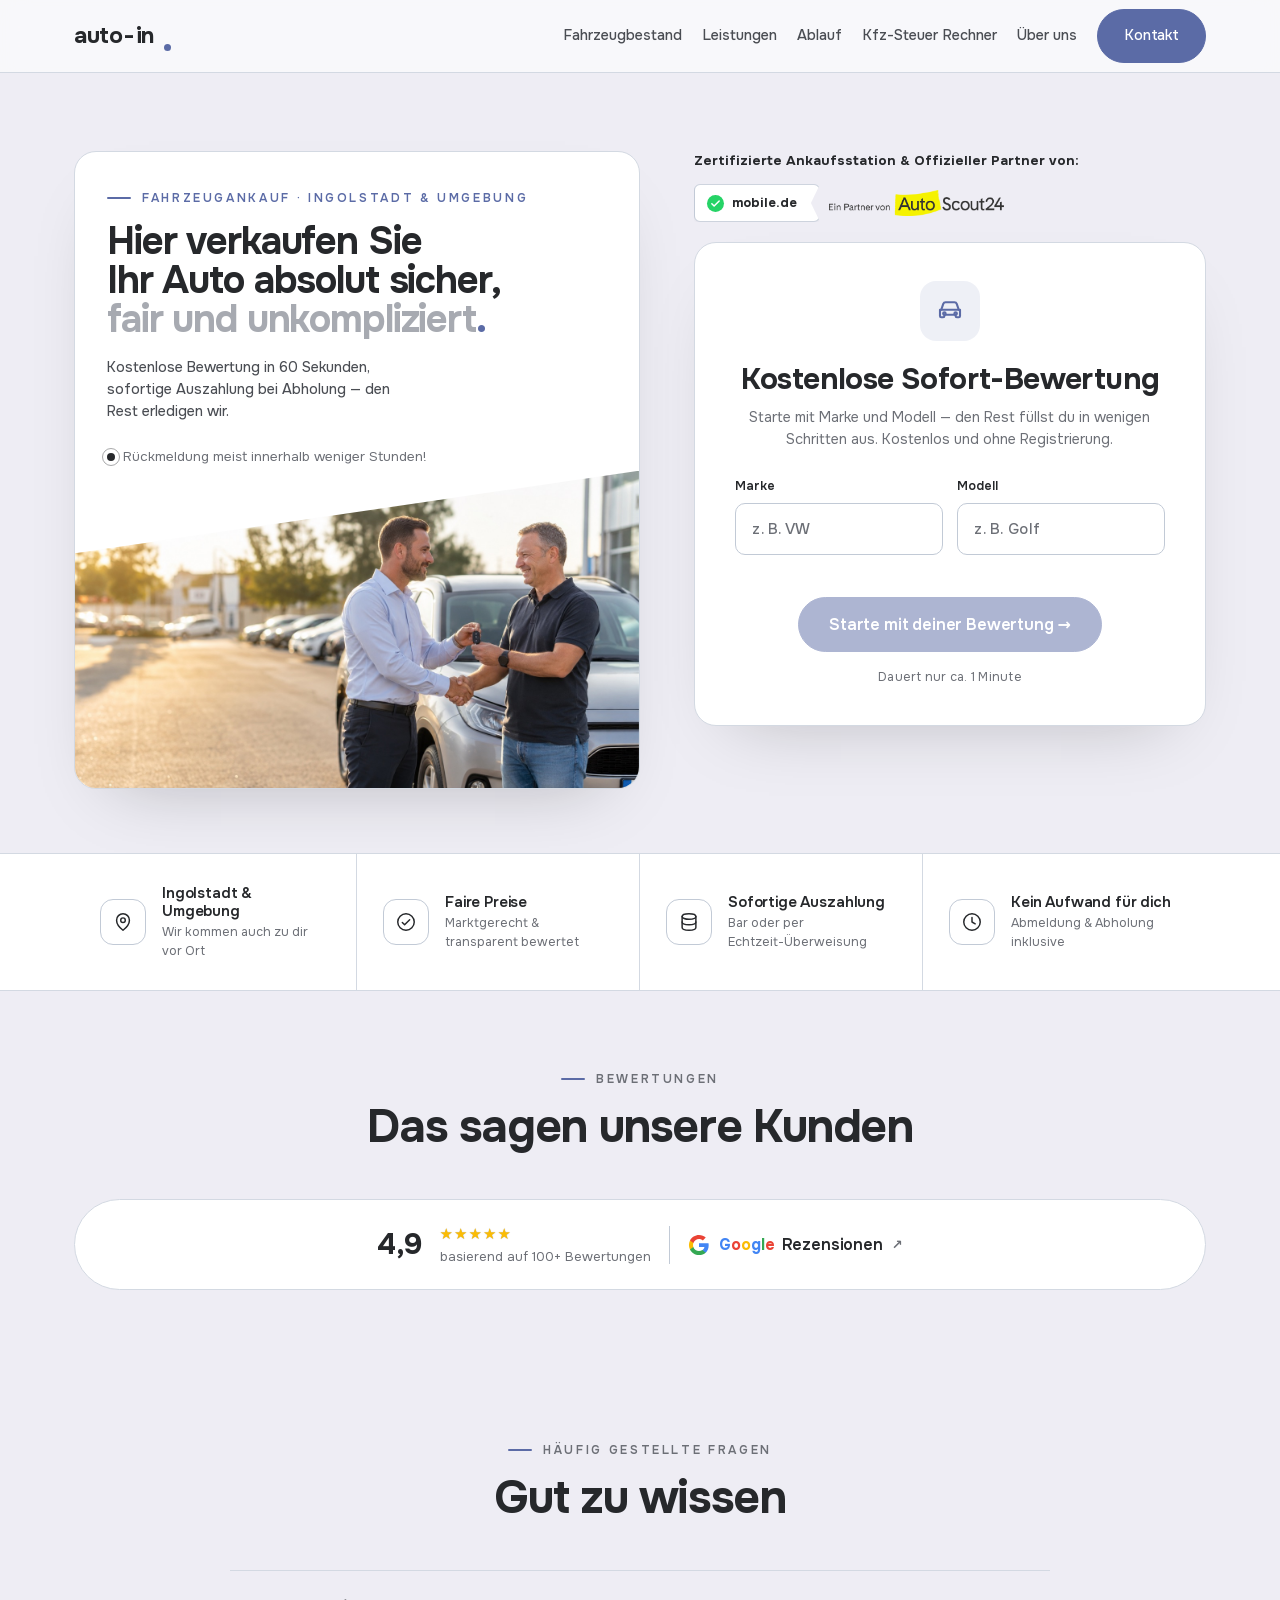
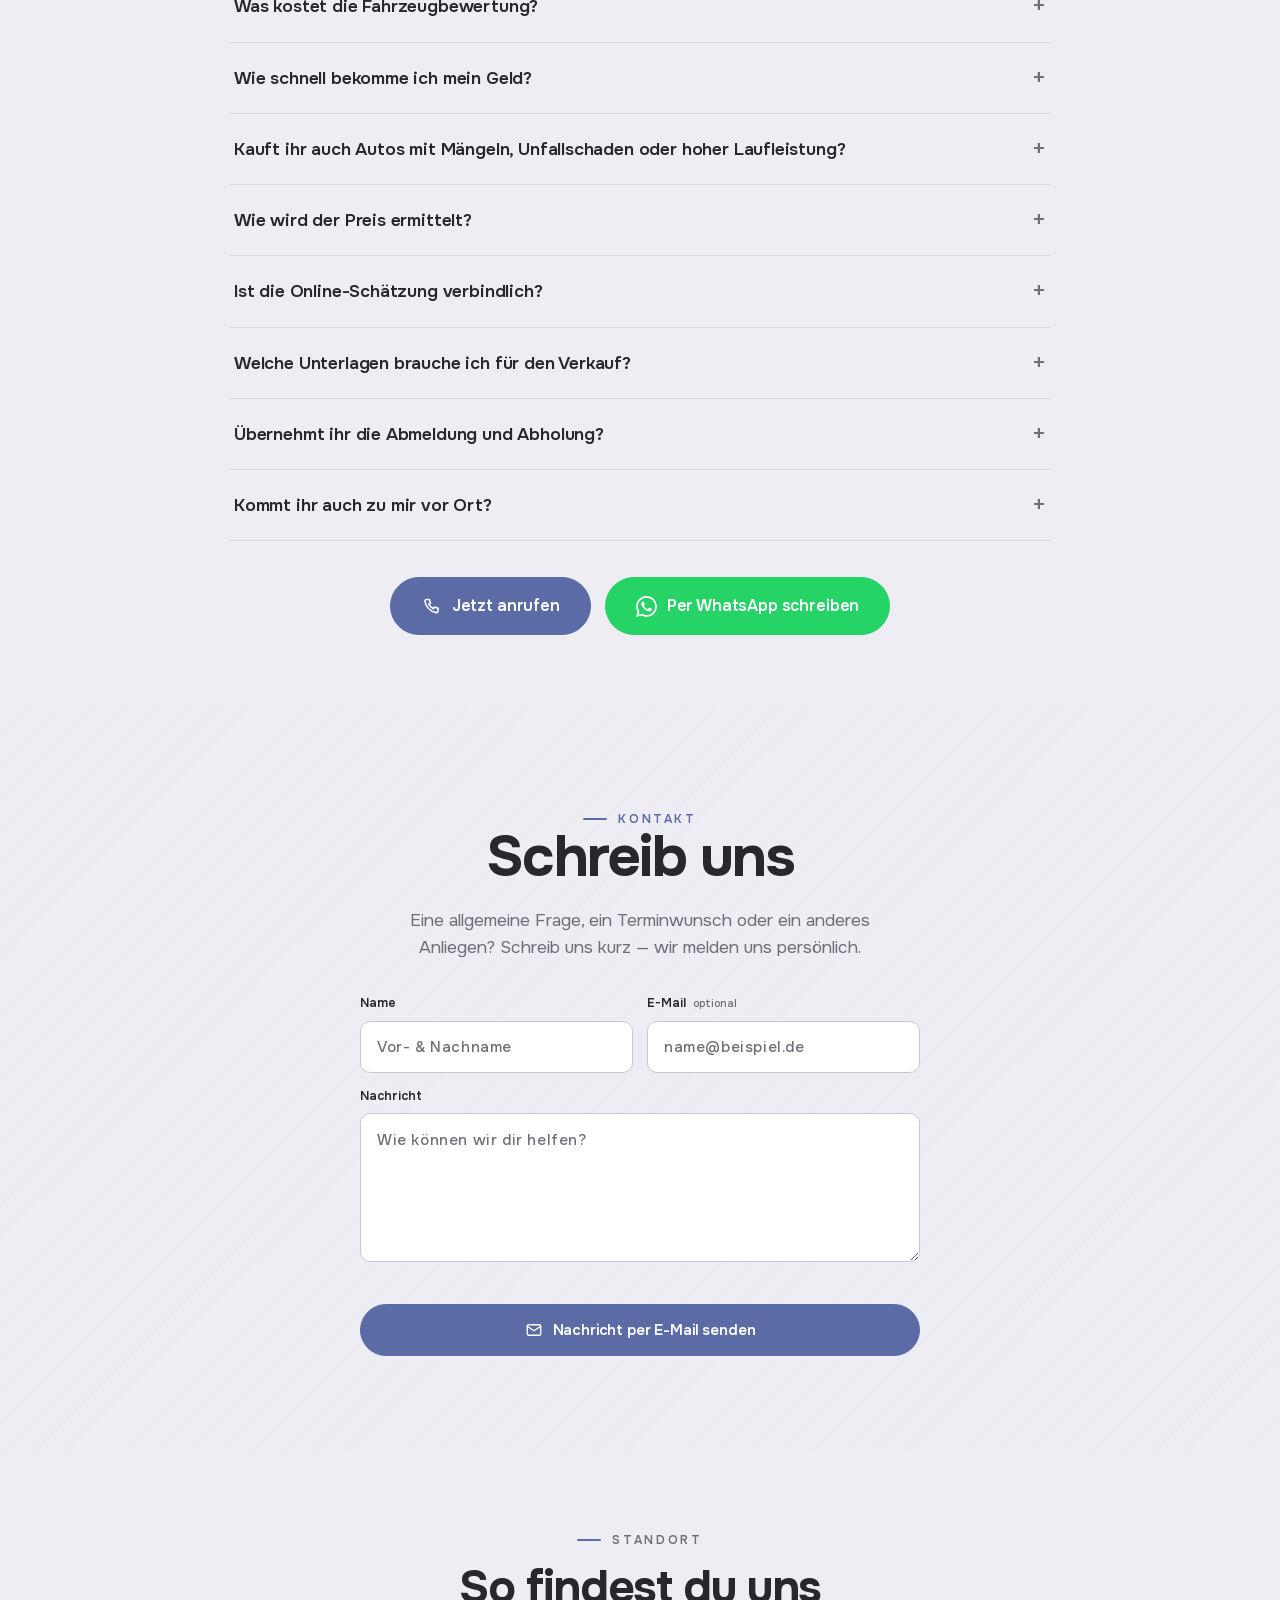
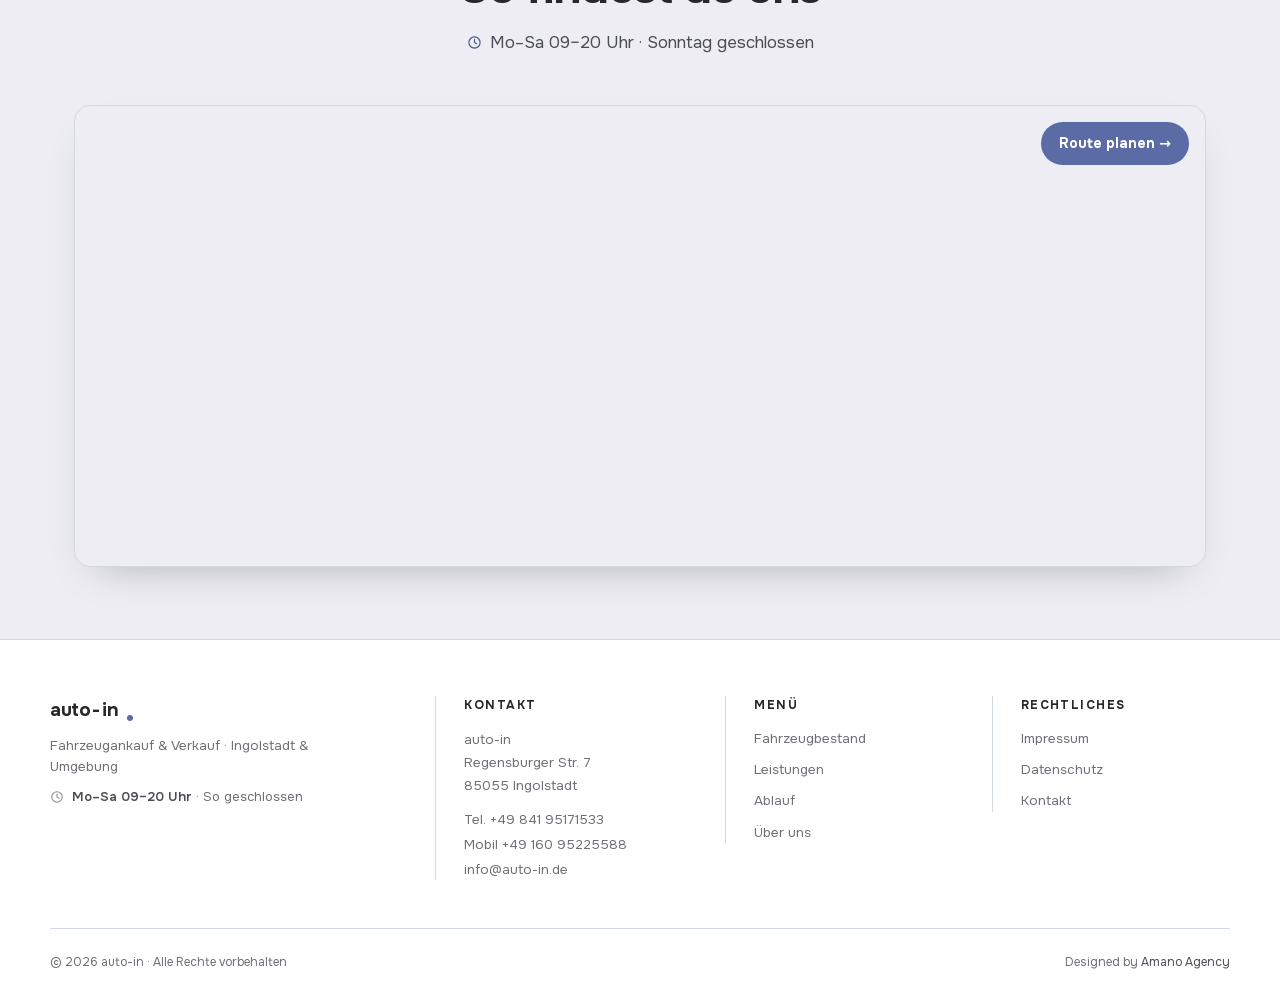
==== index.html @ 0c1dd730 "Wizard: Marken-Feld als Combobox mit Vorschlagsliste und gruener Bestaetigung - Vorschlagsliste im S" ====
<!DOCTYPE html>
<html lang="de">
<head>
<meta charset="UTF-8">
<meta name="viewport" content="width=device-width, initial-scale=1.0">
<title>auto-in — Fahrzeugankauf Ingolstadt</title>
<meta name="description" content="auto-in kauft dein Auto in Ingolstadt &amp; Umgebung: faire Bewertung in 60 Sekunden, sofortige Auszahlung, Abmeldung &amp; Abholung inklusive.">
<link rel="canonical" href="https://auto-in.de/">
<meta name="theme-color" content="#eeedf4">
<link rel="icon" type="image/svg+xml" href="favicon.svg">
<link rel="apple-touch-icon" href="assets/apple-touch-icon.png">
<meta property="og:type" content="website">
<meta property="og:locale" content="de_DE">
<meta property="og:site_name" content="auto-in">
<meta property="og:title" content="auto-in — Fahrzeugankauf Ingolstadt">
<meta property="og:description" content="Faire Fahrzeugbewertung in 60 Sekunden, sofortige Auszahlung — den Rest erledigen wir.">
<meta property="og:url" content="https://auto-in.de/">
<meta property="og:image" content="https://auto-in.de/assets/hero-uebergabe.jpg">
<meta property="og:image:width" content="1400">
<meta property="og:image:height" content="788">
<meta name="twitter:card" content="summary_large_image">
<link rel="preload" href="assets/fonts/onest-latin.woff2" as="font" type="font/woff2" crossorigin>
<link rel="stylesheet" href="css/styles.css">
</head>
<body>

<!-- ============ HEADER ============ -->
<header>
  <div class="wrap nav">
    <a href="#top" class="brand">auto<span class="dash">-</span>in<span class="dot"></span></a>
    <nav class="nav-links">
      <a href="fahrzeugbestand.html">Fahrzeugbestand</a>
      <a href="leistungen.html">Leistungen</a>
      <a href="prozess.html"><span class="nav-lg">Wie läuft der Verkauf ab</span><span class="nav-sm">Ablauf</span></a>
      <a href="kfz-steuer.html">Kfz-Steuer Rechner</a>
      <a href="ueber-uns.html">Über uns</a>
      <a href="#kontakt" class="btn nav-cta">Kontakt</a>
    </nav>
  </div>
</header>

<a id="top"></a>

<!-- ============ HERO ============ -->
<section class="hero" id="bewerter">
  <div class="wrap hero-grid">
    <div class="hero-copy hero-panel">
      <div class="hero-panel-in">
        <span class="eyebrow">Fahrzeugankauf · Ingolstadt &amp; Umgebung</span>
        <h1>Hier verkaufen Sie<br>Ihr Auto absolut sicher,<br><span class="muted">fair und unkompliziert</span><span class="hl-dot">.</span></h1>
        <p class="lede">Kostenlose Bewertung in 60 Sekunden, sofortige Auszahlung bei Abholung — den Rest erledigen wir.</p>
        <div class="hero-actions">
          <span class="micro"><span class="pulse"></span> Rückmeldung meist innerhalb weniger Stunden!</span>
        </div>
      </div>
      <figure class="hero-photo">
        <img src="assets/hero-uebergabe.jpg" alt="Fahrzeugübergabe per Handschlag bei auto-in in Ingolstadt" loading="lazy">
      </figure>
    </div>

    <div class="hero-form">
      <div class="hf-head">
        <div class="hf-partners">
          <span class="hf-plabel">Zertifizierte Ankaufsstation &amp; Offizieller Partner von:</span>
          <span class="pflag"><span class="pflag-ck"><svg viewBox="0 0 24 24" fill="none" stroke="currentColor" stroke-width="3.2" stroke-linecap="round" stroke-linejoin="round" aria-hidden="true"><path d="M4 12.5l5 5L20 6.5"/></svg></span><b>mobile.de</b></span>
          <img class="pflag-logo" src="assets/AutoScout24_ein_partner_Logo_Solid_RGB.png" alt="Ein Partner von AutoScout24" loading="lazy" width="1100" height="180">
        </div>
      </div>
      <div class="wizard" id="wizard">
      <div class="wz-top">
        <div class="wz-stepno">Schritt <span id="wzStepNo">1</span> von 6</div>
        <div class="wz-prog"><div class="wz-prog-fill" id="wzProg"></div></div>
      </div>

      <!-- Intro-Gate: Felder werden erst nach Klick gezeigt -->
      <div class="wz-pane wz-intro active" data-pane="intro">
        <div class="wz-intro-ic">
          <svg viewBox="0 0 24 24" fill="none" stroke="currentColor" stroke-width="1.7" stroke-linecap="round" stroke-linejoin="round" aria-hidden="true"><path d="M5 11l1.6-4.7A2 2 0 0 1 8.5 5h7a2 2 0 0 1 1.9 1.3L19 11"/><path d="M4 11h16v5a1 1 0 0 1-1 1h-1.5a1 1 0 0 1-1-1v-1H7.5v1a1 1 0 0 1-1 1H5a1 1 0 0 1-1-1z"/><circle cx="7.5" cy="14" r="1"/><circle cx="16.5" cy="14" r="1"/></svg>
        </div>
        <div class="wz-title">Kostenlose Sofort-Bewertung</div>
        <div class="wz-sub">Starte mit Marke und Modell — den Rest füllst du in wenigen Schritten aus. Kostenlos und ohne Registrierung.</div>
        <div class="lead-grid wz-intro-fields">
          <div class="lead-field">
            <label for="wzMarke">Marke</label>
            <!-- Vorschlagsliste wird in js/auto-in.js aus FAHRZEUG_MARKEN gefüllt -->
            <div class="combo" id="wzMarkeCombo">
              <input class="input" id="wzMarke" type="text" placeholder="z. B. VW" autocomplete="off"
                     role="combobox" aria-expanded="false" aria-autocomplete="list" aria-controls="wzMarkeList">
              <span class="combo-check" id="wzMarkeCheck" title="Marke erkannt" aria-hidden="true">
                <svg viewBox="0 0 24 24" fill="none" stroke="currentColor" stroke-width="2.9" stroke-linecap="round" stroke-linejoin="round"><path d="M4 12.5l5.2 5.2L20 6.9"/></svg>
              </span>
              <ul class="combo-list" id="wzMarkeList" role="listbox" aria-label="Marken"></ul>
            </div>
          </div>
          <div class="lead-field">
            <label for="wzModell">Modell</label>
            <input class="input" id="wzModell" type="text" placeholder="z. B. Golf" autocomplete="off">
          </div>
        </div>
        <button type="button" class="btn btn-accent wz-start-btn" id="wzStart" disabled>Starte mit deiner Bewertung →</button>
        <div class="wz-intro-note">Dauert nur ca. 1 Minute</div>
      </div>

      <!-- Slide 1: Fahrzeugbasis -->
      <div class="wz-pane" data-pane="0">
        <div class="wz-title">Fahrzeugbasis</div>
        <div class="wz-sub" id="wzBasisSub">Die wichtigsten Eckdaten zu deinem Fahrzeug.</div>
        <div class="lead-grid">
          <div class="lead-field">
            <label for="wzYear">Erstzulassung</label>
            <div class="select-wrap"><select id="wzYear"><option value="" disabled selected>Jahr …</option></select></div>
          </div>
          <div class="lead-field">
            <label for="wzTyp">Fahrzeugtyp</label>
            <div class="select-wrap">
              <select id="wzTyp">
                <option value="" disabled selected>Bitte wählen …</option>
                <option value="kleinwagen">Kleinwagen</option>
                <option value="kompakt">Kompaktklasse</option>
                <option value="mittelklasse">Mittelklasse / Limousine</option>
                <option value="suv">SUV / Geländewagen</option>
                <option value="van">Kombi / Van</option>
                <option value="premium">Premium / Oberklasse</option>
                <option value="transporter">Transporter</option>
              </select>
            </div>
          </div>
          <div class="lead-field">
            <label for="wzKraftstoff">Kraftstoff</label>
            <div class="select-wrap">
              <select id="wzKraftstoff">
                <option value="" disabled selected>Bitte wählen …</option>
                <option>Benzin</option>
                <option>Diesel</option>
                <option>Hybrid</option>
                <option>Elektro</option>
                <option>LPG / CNG</option>
                <option>Sonstiges</option>
              </select>
            </div>
          </div>
          <div class="lead-field">
            <label for="wzLeistung">Motorisierung <span class="opt">optional</span></label>
            <input class="input" id="wzLeistung" type="text" placeholder="z. B. 1.5 TSI, 150 PS">
          </div>
        </div>
        <label class="wz-flabel">Getriebe</label>
        <div class="cond-grid">
          <label class="cond"><input type="radio" name="wzGetriebe" value="Schaltgetriebe"><span class="ct"><span class="dotmark"></span>Schaltgetriebe</span></label>
          <label class="cond"><input type="radio" name="wzGetriebe" value="Automatik"><span class="ct"><span class="dotmark"></span>Automatik</span></label>
        </div>
      </div>

      <!-- Slide 2: Nutzung & Laufleistung -->
      <div class="wz-pane" data-pane="1">
        <div class="wz-title">Nutzung &amp; Laufleistung</div>
        <div class="wz-sub">Kilometerstand und Besitzverhältnisse.</div>
        <div class="lead-grid">
          <div class="lead-field full">
            <label for="wzKm">Kilometerstand</label>
            <div class="km-field" style="max-width:none">
              <input class="input km-input" id="wzKm" inputmode="numeric" placeholder="z. B. 90.000" autocomplete="off">
              <span class="km-unit">km</span>
            </div>
          </div>
          <div class="lead-field">
            <label for="wzVorbesitzer">Vorbesitzer / Halter</label>
            <div class="select-wrap">
              <select id="wzVorbesitzer">
                <option value="" disabled selected>Anzahl …</option>
                <option>1 (Erstbesitz)</option>
                <option>2</option>
                <option>3</option>
                <option>4</option>
                <option>5 oder mehr</option>
              </select>
            </div>
          </div>
          <div class="lead-field">
            <label for="wzBesitz">Wie lange in deinem Besitz?</label>
            <div class="select-wrap">
              <select id="wzBesitz">
                <option value="" disabled selected>Bitte wählen …</option>
                <option>Unter 1 Jahr</option>
                <option>1–3 Jahre</option>
                <option>3–5 Jahre</option>
                <option>5–10 Jahre</option>
                <option>Über 10 Jahre</option>
              </select>
            </div>
          </div>
        </div>
      </div>

      <!-- Slide 3: Zustand -->
      <div class="wz-pane" data-pane="2">
        <div class="wz-title">Zustand</div>
        <div class="wz-sub">Schäden und bekannte Probleme.</div>
        <label class="wz-flabel" style="margin-top:0">Unfallschaden?</label>
        <div class="cond-grid">
          <label class="cond"><input type="radio" name="wzUnfall" value="nein"><span class="ct"><span class="dotmark"></span>Nein</span></label>
          <label class="cond"><input type="radio" name="wzUnfall" value="ja"><span class="ct"><span class="dotmark"></span>Ja</span></label>
        </div>
        <label class="wz-flabel">Falls Unfall: fachgerecht repariert?</label>
        <div class="cond-grid">
          <label class="cond"><input type="radio" name="wzRepariert" value="ja"><span class="ct"><span class="dotmark"></span>Ja, repariert</span></label>
          <label class="cond"><input type="radio" name="wzRepariert" value="nein"><span class="ct"><span class="dotmark"></span>Nein / unrepariert</span></label>
        </div>
        <label class="wz-flabel">Bekannte Mängel / technische Probleme</label>
        <div class="chk-grid">
          <label class="chk"><input type="checkbox" name="wzMaengel" value="Motorschaden"><span>Motorschaden</span></label>
          <label class="chk"><input type="checkbox" name="wzMaengel" value="Getriebeproblem"><span>Getriebeproblem</span></label>
          <label class="chk"><input type="checkbox" name="wzMaengel" value="Warnleuchten aktiv"><span>Warnleuchten</span></label>
          <label class="chk"><input type="checkbox" name="wzMaengel" value="Sonstige Probleme"><span>Sonstige</span></label>
          <label class="chk"><input type="checkbox" name="wzMaengel" value="Keine bekannten Mängel"><span>Keine bekannt</span></label>
        </div>
        <input class="input" id="wzMaengelText" type="text" placeholder="Weitere Mängel / Anmerkungen (optional)" style="margin-top:12px">
      </div>

      <!-- Slide 4: Historie & Nachweise -->
      <div class="wz-pane" data-pane="3">
        <div class="wz-title">Historie &amp; Nachweise</div>
        <div class="wz-sub">Pflege und Prüfungen — alles optional.</div>
        <div class="lead-grid">
          <div class="lead-field">
            <label for="wzScheckheft">Scheckheft gepflegt?</label>
            <div class="select-wrap">
              <select id="wzScheckheft">
                <option value="" disabled selected>Bitte wählen …</option>
                <option>Ja, lückenlos</option>
                <option>Teilweise</option>
                <option>Nein</option>
              </select>
            </div>
          </div>
          <div class="lead-field">
            <label for="wzHu">HU/TÜV gültig bis</label>
            <input class="input" id="wzHu" type="month">
          </div>
          <div class="lead-field full">
            <label for="wzService">Letzter Service / größere Reparaturen <span class="opt">optional</span></label>
            <input class="input" id="wzService" type="text" placeholder="z. B. Inspektion 03/2025, neue Bremsen">
          </div>
        </div>
      </div>

      <!-- Slide 5: Ausstattung -->
      <div class="wz-pane" data-pane="4">
        <div class="wz-title">Ausstattung</div>
        <div class="wz-sub">Was ist an Bord? (Mehrfachauswahl)</div>
        <div class="chk-grid">
          <label class="chk"><input type="checkbox" name="wzAusstattung" value="Navigation"><span>Navi</span></label>
          <label class="chk"><input type="checkbox" name="wzAusstattung" value="Lederausstattung"><span>Leder</span></label>
          <label class="chk"><input type="checkbox" name="wzAusstattung" value="Klimaautomatik"><span>Klima</span></label>
          <label class="chk"><input type="checkbox" name="wzAusstattung" value="Sitzheizung"><span>Sitzheizung</span></label>
          <label class="chk"><input type="checkbox" name="wzAusstattung" value="Anhängerkupplung"><span>AHK</span></label>
          <label class="chk"><input type="checkbox" name="wzAusstattung" value="Panoramadach"><span>Panoramadach</span></label>
        </div>
        <label class="wz-flabel">Bereifung</label>
        <div class="select-wrap">
          <select id="wzReifen">
            <option value="" disabled selected>Bitte wählen …</option>
            <option>Sommerreifen</option>
            <option>Winterreifen</option>
            <option>Allwetterreifen</option>
            <option>Sommer + Winter (2 Sätze)</option>
          </select>
        </div>
      </div>

      <!-- Slide 6: Preis & Abwicklung -->
      <div class="wz-pane" data-pane="5">
        <div class="wz-title">Preis &amp; Abwicklung</div>
        <div class="wz-sub">Fast geschafft.</div>
        <div class="lead-grid">
          <div class="lead-field">
            <label for="wzPreis">Preisvorstellung <span class="opt">optional</span></label>
            <input class="input" id="wzPreis" inputmode="numeric" placeholder="z. B. 9.000 €">
          </div>
          <div class="lead-field">
            <label for="wzPlz">Standort / PLZ</label>
            <input class="input" id="wzPlz" type="text" placeholder="z. B. 85055" autocomplete="postal-code">
          </div>
        </div>
        <label class="wz-flabel">Abwicklung</label>
        <div class="cond-grid">
          <label class="cond"><input type="radio" name="wzAbwicklung" value="Abholung gewünscht"><span class="ct"><span class="dotmark"></span>Bitte abholen</span></label>
          <label class="cond"><input type="radio" name="wzAbwicklung" value="Bringe ich vorbei"><span class="ct"><span class="dotmark"></span>Bringe ich vorbei</span></label>
        </div>
      </div>

      <!-- Navigation -->
      <div class="wz-actions" id="wzActions">
        <button class="wz-back" id="wzBack" type="button" disabled>← Zurück</button>
        <button class="btn btn-accent wz-next" id="wzNext" type="button" disabled>Weiter →</button>
      </div>

      <!-- Ergebnis + Absenden -->
      <div class="wz-pane wz-result-pane" data-pane="result">
        <div class="rl-eyebrow" style="color:var(--accent);font-family:var(--font-display);font-size:11px;letter-spacing:.18em;text-transform:uppercase">Grobe Einordnung</div>
        <div class="wz-veh" id="wzVeh">—</div>
        <div class="wz-range wz-range-text" style="font-size:clamp(20px,2.8vw,27px)">Dein Fahrzeug liegt voraussichtlich <span id="wzRange">—</span>.</div>
        <div class="wz-disclaimer">Das ist nur eine grobe Orientierung, <strong style="color:var(--ink)">kein verbindliches Angebot</strong>. Den konkreten Ankaufspreis nennen wir dir nach kurzer persönlicher Besichtigung — meist noch am selben Tag.</div>

        <form id="leadForm" novalidate style="margin-top:6px">
          <label class="wz-flabel" style="margin-top:2px;font-size:14px">Anfrage absenden — wir melden uns persönlich</label>
          <div class="lead-grid">
            <div class="lead-field">
              <label for="leadName">Name</label>
              <input class="input" id="leadName" type="text" placeholder="Vor- &amp; Nachname" autocomplete="name">
            </div>
            <div class="lead-field">
              <label for="leadPhone">Telefon</label>
              <input class="input" id="leadPhone" type="tel" placeholder="z. B. 0151 …" autocomplete="tel">
            </div>
            <div class="lead-field full">
              <label for="leadEmail">E-Mail <span class="opt">optional</span></label>
              <input class="input" id="leadEmail" type="email" placeholder="name@beispiel.de" autocomplete="email">
            </div>
          </div>
          <label class="dsgvo">
            <input type="checkbox" id="leadConsent">
            <span>Ich stimme zu, dass auto-in meine Angaben zur Bearbeitung meiner Anfrage und Kontaktaufnahme verwendet. Es erfolgt keine Weitergabe an Dritte.</span>
          </label>
          <div class="lead-err" id="leadErr"></div>
          <button class="btn lead-submit" type="submit">
            <svg viewBox="0 0 24 24" width="18" height="18" fill="currentColor" aria-hidden="true">
              <path d="M17.472 14.382c-.297-.149-1.758-.867-2.03-.967-.273-.099-.471-.148-.67.15-.197.297-.767.966-.94 1.164-.173.199-.347.223-.644.075-.297-.15-1.255-.463-2.39-1.475-.883-.788-1.48-1.761-1.653-2.059-.173-.297-.018-.458.13-.606.134-.133.298-.347.446-.52.149-.174.198-.298.298-.497.099-.198.05-.371-.025-.52-.075-.149-.669-1.612-.916-2.207-.242-.579-.487-.5-.669-.51-.173-.008-.371-.01-.57-.01-.198 0-.52.074-.792.372-.272.297-1.04 1.016-1.04 2.479 0 1.462 1.065 2.875 1.213 3.074.149.198 2.096 3.2 5.077 4.487.71.306 1.263.489 1.694.625.712.227 1.36.195 1.872.118.571-.085 1.758-.719 2.006-1.413.248-.694.248-1.289.173-1.413-.074-.124-.272-.198-.57-.347m-5.421 7.403h-.004a9.87 9.87 0 01-5.031-1.378l-.361-.214-3.741.982.998-3.648-.235-.374a9.86 9.86 0 01-1.51-5.26c.001-5.45 4.436-9.884 9.888-9.884 2.64 0 5.122 1.03 6.988 2.898a9.825 9.825 0 012.893 6.994c-.003 5.45-4.437 9.884-9.885 9.884m8.413-18.297A11.815 11.815 0 0012.05 0C5.495 0 .16 5.335.157 11.892c0 2.096.547 4.142 1.588 5.945L.057 24l6.305-1.654a11.882 11.882 0 005.683 1.448h.005c6.554 0 11.89-5.335 11.893-11.893a11.821 11.821 0 00-3.48-8.413z"></path>
            </svg>
            Alle Angaben per WhatsApp senden
          </button>
          <button class="btn lead-mail" id="leadMail" type="button">
            <svg viewBox="0 0 24 24" width="18" height="18" fill="none" stroke="currentColor" stroke-width="1.8" stroke-linecap="round" stroke-linejoin="round" aria-hidden="true">
              <rect x="3" y="5" width="18" height="14" rx="2"></rect>
              <path d="m3 7 9 6 9-6"></path>
            </svg>
            Stattdessen per E-Mail senden
          </button>
          <button class="wz-restart" id="wzRestart" type="button">← Neu starten</button>
        </form>
      </div>

      <!-- Danke -->
      <div class="wz-pane wz-thanks" data-pane="thanks">
        <div class="thanks-ic">✓</div>
        <div class="wz-title">Vielen Dank!</div>
        <div class="wz-sub" id="wzThanksSub" style="margin-bottom:8px">Du wirst zu WhatsApp weitergeleitet — deine Nachricht ist bereits vorbereitet. Wir melden uns nach Erhalt mit deinem persönlichen Angebot.</div>
        <a href="#kontakt" class="btn wz-cta" style="max-width:280px">Direkt Kontakt aufnehmen →</a>
      </div>
        </div>
    </div>
  </div>
</section>

<!-- ============ TRUST BAR ============ -->
<section class="trust" id="vorteile">
  <div class="wrap">
    <div class="trust-grid">
      <div class="trust-item reveal">
        <span class="t-ic">
          <svg viewBox="0 0 24 24" fill="none" stroke="currentColor" stroke-width="1.6" stroke-linecap="round" stroke-linejoin="round">
            <path d="M12 21s7-5.5 7-11a7 7 0 0 0-14 0c0 5.5 7 11 7 11z"></path>
            <circle cx="12" cy="10" r="2.5"></circle>
          </svg>
        </span>
        <div><div class="lab">Ingolstadt &amp; Umgebung</div><div class="sub">Wir kommen auch zu dir vor Ort</div></div>
      </div>
      <div class="trust-item reveal">
        <span class="t-ic">
          <svg viewBox="0 0 24 24" fill="none" stroke="currentColor" stroke-width="1.6" stroke-linecap="round" stroke-linejoin="round">
            <circle cx="12" cy="12" r="9"></circle>
            <path d="M8 12.5l2.5 2.5L16 9.5"></path>
          </svg>
        </span>
        <div><div class="lab">Faire Preise</div><div class="sub">Marktgerecht &amp; transparent bewertet</div></div>
      </div>
      <div class="trust-item reveal">
        <span class="t-ic">
          <svg viewBox="0 0 24 24" fill="none" stroke="currentColor" stroke-width="1.6" stroke-linecap="round" stroke-linejoin="round">
            <ellipse cx="12" cy="6" rx="7.5" ry="3"></ellipse>
            <path d="M4.5 6v6c0 1.66 3.36 3 7.5 3s7.5-1.34 7.5-3V6"></path>
            <path d="M4.5 12v6c0 1.66 3.36 3 7.5 3s7.5-1.34 7.5-3v-6"></path>
          </svg>
        </span>
        <div><div class="lab">Sofortige Auszahlung</div><div class="sub">Bar oder per Echtzeit-Überweisung</div></div>
      </div>
      <div class="trust-item reveal">
        <span class="t-ic">
          <svg viewBox="0 0 24 24" fill="none" stroke="currentColor" stroke-width="1.6" stroke-linecap="round" stroke-linejoin="round">
            <circle cx="12" cy="12" r="9"></circle>
            <path d="M12 7v5l3.5 2"></path>
          </svg>
        </span>
        <div><div class="lab">Kein Aufwand für dich</div><div class="sub">Abmeldung &amp; Abholung inklusive</div></div>
      </div>
    </div>
  </div>
</section>

<!-- ============ REVIEWS ============ -->
<section class="block" id="bewertungen">
  <div class="wrap">
    <div class="sec-head reveal" style="margin-left:auto;margin-right:auto;text-align:center">
      <span class="eyebrow">Bewertungen</span>
      <h2>Das sagen unsere Kunden</h2>
    </div>
  </div>

  <div class="wrap">
    <!-- Elfsight Google Reviews | Untitled Google Reviews -->
    <script src="https://elfsightcdn.com/platform.js" async></script>
    <div class="elfsight-app-3a889901-b444-4adb-9c57-480a464fa8f4" data-elfsight-app-lazy></div>
  </div>

  <div class="wrap">
    <div class="rev-summary reveal">
      <div class="gscore">4,9</div>
      <div class="gmeta">
        <div class="gstars">★★★★★</div>
        <div class="gt">basierend auf 100+ Bewertungen</div>
      </div>
      <div class="gdiv"></div>
      <a class="gword" href="https://share.google/ZEQKVIgAUrwh11DE1" target="_blank" rel="noopener"><span class="gicon"><svg viewBox="0 0 48 48" aria-hidden="true"><path fill="#4285F4" d="M45.12 24.5c0-1.56-.14-3.06-.4-4.5H24v8.51h11.84c-.51 2.75-2.06 5.08-4.39 6.64v5.52h7.11c4.16-3.83 6.56-9.47 6.56-16.17z"></path><path fill="#34A853" d="M24 46c5.94 0 10.92-1.97 14.56-5.33l-7.11-5.52c-1.97 1.32-4.49 2.1-7.45 2.1-5.73 0-10.58-3.87-12.31-9.07H4.34v5.7C7.96 41.07 15.4 46 24 46z"></path><path fill="#FBBC05" d="M11.69 28.18C11.25 26.86 11 25.45 11 24s.25-2.86.69-4.18v-5.7H4.34C2.85 17.09 2 20.45 2 24s.85 6.91 2.34 9.88l7.35-5.7z"></path><path fill="#EA4335" d="M24 10.75c3.23 0 6.13 1.11 8.41 3.29l6.31-6.31C34.91 4.18 29.93 2 24 2 15.4 2 7.96 6.93 4.34 14.12l7.35 5.7c1.73-5.2 6.58-9.07 12.31-9.07z"></path></svg></span><span class="ggl"><span style="color:#4285F4">G</span><span style="color:#EA4335">o</span><span style="color:#FBBC05">o</span><span style="color:#4285F4">g</span><span style="color:#34A853">l</span><span style="color:#EA4335">e</span></span> Rezensionen <span class="gext">↗</span></a>
    </div>
  </div>

</section>

<!-- ============ FAQ ============ -->
<section class="block" id="faq">
  <div class="wrap">
    <div class="sec-head reveal" style="margin-left:auto;margin-right:auto;text-align:center">
      <span class="eyebrow">Häufig gestellte Fragen</span>
      <h2>Gut zu wissen</h2>
    </div>
    <div class="faq-list reveal" style="max-width:820px;margin-left:auto;margin-right:auto">
      <details class="faq-item">
        <summary>Was kostet die Fahrzeugbewertung?</summary>
        <div class="faq-a">Die Online-Bewertung und unser Angebot sind für dich komplett kostenlos und unverbindlich. Es entstehen keinerlei Kosten, auch wenn du dich am Ende gegen einen Verkauf entscheidest.</div>
      </details>
      <details class="faq-item">
        <summary>Wie schnell bekomme ich mein Geld?</summary>
        <div class="faq-a">In der Regel geht alles sehr schnell — oft erhältst du dein Angebot noch am selben Tag. Bei einem Verkauf erfolgt die Auszahlung sofort, bar oder per Echtzeit-Überweisung.</div>
      </details>
      <details class="faq-item">
        <summary>Kauft ihr auch Autos mit Mängeln, Unfallschaden oder hoher Laufleistung?</summary>
        <div class="faq-a">Ja. Wir kaufen Fahrzeuge in nahezu jedem Zustand an — auch mit Gebrauchsspuren, Reparaturbedarf, Unfallschaden oder hohem Kilometerstand. Gib den Zustand einfach bei der Anfrage an, dann machen wir dir ein faires Angebot.</div>
      </details>
      <details class="faq-item">
        <summary>Wie wird der Preis ermittelt?</summary>
        <div class="faq-a">Online erhältst du zunächst eine grobe, unverbindliche Einordnung. Der konkrete, verbindliche Ankaufspreis wird nach einer kurzen persönlichen Besichtigung festgelegt — transparent und nachvollziehbar.</div>
      </details>
      <details class="faq-item">
        <summary>Ist die Online-Schätzung verbindlich?</summary>
        <div class="faq-a">Nein. Die Online-Schätzung dient nur als grobe Orientierung. Das verbindliche Festangebot erhältst du nach der Besichtigung deines Fahrzeugs.</div>
      </details>
      <details class="faq-item">
        <summary>Welche Unterlagen brauche ich für den Verkauf?</summary>
        <div class="faq-a">Idealerweise: Zulassungsbescheinigung Teil I (Fahrzeugschein) und Teil II (Fahrzeugbrief), deinen Personalausweis, alle Fahrzeugschlüssel sowie – falls vorhanden – Serviceheft, TÜV-Bericht und weitere Unterlagen. Fehlt etwas? Sprich uns einfach an.</div>
      </details>
      <details class="faq-item">
        <summary>Übernehmt ihr die Abmeldung und Abholung?</summary>
        <div class="faq-a">Ja, beides ist inklusive. Wir kümmern uns um die Abmeldung und holen das Fahrzeug bei dir ab — ohne zusätzlichen Aufwand für dich.</div>
      </details>
      <details class="faq-item">
        <summary>Kommt ihr auch zu mir vor Ort?</summary>
        <div class="faq-a">Ja. Wir sind in Ingolstadt und Umgebung für dich da und kommen für Besichtigung und Abholung gerne zu dir.</div>
      </details>
    </div>

  <!-- Feste Kontakt-CTAs nach den FAQ -->
    <div class="form-cta cta-band">
      <a class="fcta-btn fcta-call fcta-pulse" href="tel:+4984195171533">
        <svg viewBox="0 0 24 24" fill="none" stroke="currentColor" stroke-width="1.8" stroke-linecap="round" stroke-linejoin="round" aria-hidden="true"><path d="M6.5 4h3l1.4 4-2 1.3a11 11 0 0 0 5.3 5.3l1.3-2 4 1.4v3a2 2 0 0 1-2.2 2A16 16 0 0 1 4.5 6.2 2 2 0 0 1 6.5 4z"></path></svg>
        Jetzt anrufen
      </a>
      <a class="fcta-btn fcta-wa" href="https://wa.me/4916095225588?text=Hallo%20auto-in%2C%20ich%20interessiere%20mich%20f%C3%BCr%20den%20Verkauf%20meines%20Fahrzeugs." target="_blank" rel="noopener">
        <svg viewBox="0 0 24 24" fill="currentColor" aria-hidden="true"><path d="M17.472 14.382c-.297-.149-1.758-.867-2.03-.967-.273-.099-.471-.148-.67.15-.197.297-.767.966-.94 1.164-.173.199-.347.223-.644.075-.297-.15-1.255-.463-2.39-1.475-.883-.788-1.48-1.761-1.653-2.059-.173-.297-.018-.458.13-.606.134-.133.298-.347.446-.52.149-.174.198-.298.298-.497.099-.198.05-.371-.025-.52-.075-.149-.669-1.612-.916-2.207-.242-.579-.487-.5-.669-.51-.173-.008-.371-.01-.57-.01-.198 0-.52.074-.792.372-.272.297-1.04 1.016-1.04 2.479 0 1.462 1.065 2.875 1.213 3.074.149.198 2.096 3.2 5.077 4.487.71.306 1.263.489 1.694.625.712.227 1.36.195 1.872.118.571-.085 1.758-.719 2.006-1.413.248-.694.248-1.289.173-1.413-.074-.124-.272-.198-.57-.347m-5.421 7.403h-.004a9.87 9.87 0 01-5.031-1.378l-.361-.214-3.741.982.998-3.648-.235-.374a9.86 9.86 0 01-1.51-5.26c.001-5.45 4.436-9.884 9.888-9.884 2.64 0 5.122 1.03 6.988 2.898a9.825 9.825 0 012.893 6.994c-.003 5.45-4.437 9.884-9.885 9.884m8.413-18.297A11.815 11.815 0 0012.05 0C5.495 0 .16 5.335.157 11.892c0 2.096.547 4.142 1.588 5.945L.057 24l6.305-1.654a11.882 11.882 0 005.683 1.448h.005c6.554 0 11.89-5.335 11.893-11.893a11.821 11.821 0 00-3.48-8.413z"></path></svg>
        Per WhatsApp schreiben
      </a>
    </div>
  </div>
</section>

<!-- ============ KONTAKT ============ -->
<section class="final" id="kontakt">
  <div class="wrap">
    <div class="contact-inner reveal">
      <span class="eyebrow" style="color:var(--accent)">Kontakt</span>
      <h2>Schreib uns</h2>
      <p>Eine allgemeine Frage, ein Terminwunsch oder ein anderes Anliegen? Schreib uns kurz — wir melden uns persönlich.</p>

      <form class="contact-form" id="kontaktForm" novalidate>
        <div class="lead-grid">
          <div class="lead-field">
            <label for="ktName">Name</label>
            <input class="input" id="ktName" type="text" placeholder="Vor- &amp; Nachname" autocomplete="name">
          </div>
          <div class="lead-field">
            <label for="ktEmail">E-Mail <span class="opt">optional</span></label>
            <input class="input" id="ktEmail" type="email" placeholder="name@beispiel.de" autocomplete="email">
          </div>
          <div class="lead-field full">
            <label for="ktMsg">Nachricht</label>
            <textarea class="input" id="ktMsg" rows="5" placeholder="Wie können wir dir helfen?"></textarea>
          </div>
        </div>
        <div class="lead-err" id="ktErr"></div>
        <button class="btn contact-submit" type="submit">
          <svg viewBox="0 0 24 24" width="18" height="18" fill="none" stroke="currentColor" stroke-width="1.8" stroke-linecap="round" stroke-linejoin="round" aria-hidden="true">
            <rect x="3" y="5" width="18" height="14" rx="2"></rect>
            <path d="m3 7 9 6 9-6"></path>
          </svg>
          Nachricht per E-Mail senden
        </button>
      </form>
    </div>
  </div>
</section>

<!-- ============ FOOTER ============ -->
<!-- ============ STANDORT ============ -->
<section class="block" id="standort">
  <div class="wrap">
    <div class="sec-head reveal" style="margin-left:auto;margin-right:auto;text-align:center">
      <span class="eyebrow">Standort</span>
      <h2>So findest du uns</h2>
      <p class="standort-hours">
        <svg viewBox="0 0 24 24" fill="none" stroke="currentColor" stroke-width="1.8" stroke-linecap="round" stroke-linejoin="round" aria-hidden="true"><circle cx="12" cy="12" r="9"></circle><path d="M12 7v5l3.5 2"></path></svg>
        Mo–Sa 09–20 Uhr · Sonntag geschlossen
      </p>
    </div>
    <div class="map-card reveal">
      <iframe class="map-frame" title="Standort von auto-in · Regensburger Str. 7, 85055 Ingolstadt" src="https://www.google.com/maps/embed?pb=!1m18!1m12!1m3!1d2629.806134063298!2d11.43571897752675!3d48.76649840716746!2m3!1f0!2f0!3f0!3m2!1i1024!2i768!4f13.1!3m3!1m2!1s0x479eff4a6dd6f7f5%3A0x28726b8ad124e06d!2sauto-in%20%7C%20KFZ%20Ankauf%20%26%20Verkauf!5e0!3m2!1sde!2sde!4v1783247364709!5m2!1sde!2sde" allowfullscreen loading="lazy" referrerpolicy="strict-origin-when-cross-origin"></iframe>
      <div class="map-overlay">
        <a class="map-btn" href="https://www.google.com/maps/dir/?api=1&amp;destination=auto-in%20KFZ%20Ankauf%20%26%20Verkauf%2C%20Regensburger%20Str.%207%2C%2085055%20Ingolstadt" target="_blank" rel="noopener">Route planen →</a>
      </div>
    </div>
  </div>
</section>

<footer>
  <div class="wrap foot">
    <div class="foot-brand">
      <div class="fb">auto<span class="dash">-</span>in<span class="dot"></span></div>
      <div class="foot-loc">Fahrzeugankauf &amp; Verkauf · Ingolstadt &amp; Umgebung</div>
      <div class="foot-hours"><svg viewBox="0 0 24 24" fill="none" stroke="currentColor" stroke-width="1.8" stroke-linecap="round" stroke-linejoin="round" aria-hidden="true"><circle cx="12" cy="12" r="9"></circle><path d="M12 7v5l3.5 2"></path></svg><span><b>Mo–Sa 09–20 Uhr</b> · So geschlossen</span></div>
    </div>
    <div class="foot-contact">
      <div class="foot-h">Kontakt</div>
      <address>auto<span class="dash">-</span>in<br>Regensburger Str. 7<br>85055 Ingolstadt</address>
      <a href="tel:+4984195171533">Tel. +49 841 95171533</a>
      <a href="tel:+4916095225588">Mobil +49 160 95225588</a>
      <a href="mailto:info@auto-in.de">info@auto-in.de</a>
    </div>
    <div class="foot-col">
      <div class="foot-h">Menü</div>
      <a href="fahrzeugbestand.html">Fahrzeugbestand</a>
      <a href="leistungen.html">Leistungen</a>
      <a href="prozess.html">Ablauf</a>
      <a href="ueber-uns.html">Über uns</a>
    </div>
    <div class="foot-col">
      <div class="foot-h">Rechtliches</div>
      <a href="impressum.html">Impressum</a>
      <a href="datenschutz.html">Datenschutz</a>
      <a href="#kontakt">Kontakt</a>
    </div>
  </div>
  <div class="wrap foot-bottom">
    <div class="foot-legal">© 2026 auto-in · Alle Rechte vorbehalten</div>
    <div class="foot-legal">Designed by <a href="https://amano.agency" target="_blank" rel="noopener">Amano Agency</a></div>
  </div>
</footer>

<script src="js/auto-in.js"></script>
</body>
</html>
---- css/styles.css ----
/* ---------- Schriftart: Onest (lokal selbst gehostet) ---------- */
  @font-face{
    font-family:"Onest";font-style:normal;font-weight:400 800;font-display:swap;
    src:url("../assets/fonts/onest-latin.woff2") format("woff2");
    unicode-range:U+0000-00FF,U+0131,U+0152-0153,U+02BB-02BC,U+02C6,U+02DA,U+02DC,U+0304,U+0308,U+0329,U+2000-206F,U+20AC,U+2122,U+2191,U+2193,U+2212,U+2215,U+FEFF,U+FFFD;
  }
  @font-face{
    font-family:"Onest";font-style:normal;font-weight:400 800;font-display:swap;
    src:url("../assets/fonts/onest-latin-ext.woff2") format("woff2");
    unicode-range:U+0100-02BA,U+02BD-02C5,U+02C7-02CC,U+02CE-02D7,U+02DD-02FF,U+0304,U+0308,U+0329,U+1D00-1DBF,U+1E00-1E9F,U+1EF2-1EFF,U+2020,U+20A0-20AB,U+20AD-20C0,U+2113,U+2C60-2C7F,U+A720-A7FF;
  }

  :root{
    --font-display:"Onest", system-ui, sans-serif;
    --font-body:"Onest", system-ui, sans-serif;

    --ink:#26282b;          /* neutrales Anthrazit (Hauptfarbe) */
    --graphite:#303236;     /* anthracite */
    --steel:#4a4d53;        /* dark gray */
    --slate:#6c6f76;        /* mid gray */
    --mist:#a7aab1;         /* light gray text */
    --line:#d3d9e2;         /* hairline (auf E6EAF0) */
    --line-2:#c2cad6;
    --fog:#eeedf4;          /* helle Fläche / Sekundär-Buttons */
    --paper:#eeedf4;        /* Seiten-Hintergrund */
    --white:#ffffff;        /* Felder & Oberflächen */

    --wa:#25d366;           /* WhatsApp-Grün */
    --wa-dark:#1ebe5a;      /* WhatsApp-Grün (Hover) */

    --ok:#2e9e5b;           /* Bestätigung (gültige Eingabe) */
    --ok-soft:rgba(46,158,91,.15); /* Fokus-Ring bei Bestätigung */

    --accent:#5b6ba6;       /* Akzent / primäre Buttons (Slate-Blau) */
    --accent-dark:#48568a;  /* Akzent (Hover) */
    --accent-ink:#ffffff;   /* Textfarbe auf Akzent */

    --r-sm:10px;
    --r-md:16px;
    --r-lg:22px;
    --maxw:1180px;
    --ease:cubic-bezier(.22,.61,.36,1);
  }

  *{box-sizing:border-box;margin:0;padding:0}
  html{scroll-behavior:smooth;overflow-x:clip}
  body{
    font-family:var(--font-body);
    color:var(--ink);
    background:var(--paper);
    line-height:1.5;
    -webkit-font-smoothing:antialiased;
    text-rendering:optimizeLegibility;
    overflow-x:clip;
  }
  ::selection{background:var(--ink);color:var(--white)}
  a{color:inherit;text-decoration:none}
  img{max-width:100%;display:block}

  .wrap{max-width:var(--maxw);margin:0 auto;padding:0 24px}
  .eyebrow{
    font-family:var(--font-display);
    font-size:12px;letter-spacing:.22em;text-transform:uppercase;
    color:var(--slate);font-weight:600;
    display:inline-flex;align-items:center;gap:11px;
  }
  .eyebrow::before{
    content:"";flex:none;width:24px;height:2px;
    background:var(--accent);border-radius:2px;
  }

  /* ---------- Header ---------- */
  header{
    position:sticky;top:0;z-index:50;
    background:rgba(251,251,252,.82);
    backdrop-filter:saturate(140%) blur(14px);
    border-bottom:1px solid var(--line);
  }
  .nav{display:flex;align-items:center;justify-content:space-between;height:72px}
  .brand{
    font-family:var(--font-display);font-weight:700;
    font-size:23px;letter-spacing:-.02em;color:var(--ink);
    display:flex;align-items:center;gap:2px;
  }
  .brand .dash{color:var(--ink)}
  .brand .dot{
    width:7px;height:7px;border-radius:50%;background:var(--accent);
    margin-left:8px;margin-bottom:2px;align-self:flex-end;
  }
  .nav-links{display:flex;align-items:center;gap:20px}
  .nav-links > a,.nav-drop-t{
    font-size:14.5px;font-weight:500;color:var(--steel);
    transition:color .2s var(--ease);
  }
  /* Kurzes Nav-Label auf Desktop, langes im Burger-Menü */
  .nav-lg{display:none}
  .nav-sm{display:inline}

  /* Dropdown "Leistungen" (Desktop) */
  .nav-drop{position:relative;display:inline-flex;align-items:center}
  .nav-drop-t{display:inline-flex;align-items:center;gap:5px;cursor:pointer}
  .nav-caret{font-size:9px;line-height:1;transition:transform .2s var(--ease)}
  .nav-drop:hover .nav-caret,.nav-drop:focus-within .nav-caret{transform:rotate(180deg)}
  .nav-drop-menu{
    position:absolute;top:100%;left:0;min-width:210px;
    background:var(--white);border:1px solid var(--line);border-radius:var(--r-md);
    box-shadow:0 20px 44px -22px rgba(11,11,12,.3);padding:8px;
    opacity:0;visibility:hidden;transform:translateY(6px);
    transition:opacity .2s var(--ease),transform .2s var(--ease),visibility .2s var(--ease);z-index:60;
  }
  .nav-drop-menu::before{content:"";position:absolute;top:-12px;left:0;right:0;height:12px}
  .nav-drop:hover .nav-drop-menu,.nav-drop:focus-within .nav-drop-menu{opacity:1;visibility:visible;transform:translateY(0)}
  .nav-drop-menu a{display:block;padding:10px 12px;border-radius:8px;font-size:14px;color:var(--steel);white-space:nowrap;transition:background .2s var(--ease),color .2s var(--ease)}
  .nav-drop-menu a:hover{background:var(--fog);color:var(--ink)}

  /* Burger-Button (nur mobil sichtbar) */
  .nav-burger{
    display:none;width:44px;height:44px;border:none;background:none;cursor:pointer;
    flex-direction:column;justify-content:center;gap:5px;padding:0;
    -webkit-tap-highlight-color:transparent;
  }
  .nav-burger span{display:block;width:23px;height:2px;background:var(--ink);border-radius:2px;margin:0 auto;transition:transform .25s var(--ease),opacity .2s var(--ease)}
  .nav-burger.is-open span:nth-child(1){transform:translateY(7px) rotate(45deg)}
  .nav-burger.is-open span:nth-child(2){opacity:0}
  .nav-burger.is-open span:nth-child(3){transform:translateY(-7px) rotate(-45deg)}

  /* Mobiles Menü-Panel */
  .mobile-menu{
    position:fixed;inset:0;z-index:100;
    background:rgba(251,251,252,.98);backdrop-filter:saturate(140%) blur(10px);
    display:flex;align-items:flex-start;justify-content:center;
    padding:104px 24px 40px;
    opacity:0;visibility:hidden;transition:opacity .25s var(--ease),visibility .25s var(--ease);
  }
  body.menu-open{overflow:hidden}
  body.menu-open .mobile-menu{opacity:1;visibility:visible}
  body.menu-open header{z-index:110}
  .mobile-menu-inner{display:flex;flex-direction:column;width:100%;max-width:440px}
  .mobile-menu a{
    font-family:var(--font-display);font-weight:600;font-size:21px;letter-spacing:-.01em;
    color:var(--ink);padding:18px 4px;border-bottom:1px solid var(--line);display:flex;align-items:center;
  }
  .mobile-menu a:last-child{border-bottom:none}
  .mobile-menu a.btn{margin-top:22px;justify-content:center;border-bottom:none;font-size:16px;padding:16px 26px;background:var(--accent);border-color:var(--accent);color:var(--accent-ink)}
  .nav-links a:not(.nav-cta):hover{color:var(--ink)}
  .nav-links .nav-cta{display:inline-flex}
  .nav-links a.nav-cta,.nav-links a.nav-cta:hover{color:#fff}

  /* ---------- Buttons ---------- */
  .btn{
    font-family:var(--font-display);
    display:inline-flex;align-items:center;justify-content:center;gap:10px;
    font-size:15px;font-weight:600;letter-spacing:-.01em;
    padding:15px 26px;border-radius:999px;cursor:pointer;
    border:1px solid var(--accent);background:var(--accent);color:var(--accent-ink);
    transition:transform .25s var(--ease), background .25s var(--ease), box-shadow .25s var(--ease), color .2s var(--ease);
    will-change:transform;-webkit-tap-highlight-color:transparent;
  }
  .btn:hover{transform:translateY(-2px);box-shadow:0 14px 30px -12px rgba(91,107,166,.45)}
  .btn:active{transform:translateY(0)}
  .btn .arr{transition:transform .25s var(--ease)}
  .btn:hover .arr{transform:translateX(4px)}
  /* Sekundär-Buttons (#E6EAF0) */
  .btn-ghost,.btn-ghost-light{
    background:var(--fog);color:var(--ink);border-color:var(--line-2);
  }
  .btn-ghost:hover,.btn-ghost-light:hover{background:#e2e0ee;color:var(--ink);border-color:var(--line-2)}
  .btn-accent{background:var(--accent);border-color:var(--accent);color:var(--accent-ink)}
  .btn-accent:hover{background:var(--accent-dark);border-color:var(--accent-dark);color:var(--accent-ink);box-shadow:0 14px 30px -12px rgba(91,107,166,.5)}

  /* ---------- Hero ---------- */
  .hero{padding:78px 0 64px;position:relative;overflow:hidden}
  .hero-grid{
    display:grid;grid-template-columns:1.05fr .95fr;gap:54px;align-items:center;
  }
  .hero h1{
    font-family:var(--font-display);
    font-weight:700;letter-spacing:-.03em;line-height:1.02;
    font-size:clamp(30px,4.8vw,54px);
    color:var(--ink);
    margin-top:20px;
  }
  .hero h1 .muted{color:var(--mist)}
  .hero h1 .hl-dot{color:var(--accent)}
  .hero .lede{
    margin-top:24px;max-width:30ch;
    font-size:clamp(16px,1.4vw,18.5px);color:var(--steel);font-weight:450;
  }
  .hero-actions{margin-top:34px;display:flex;align-items:center;gap:16px;flex-wrap:wrap}
  .hero-actions .micro{font-size:13.5px;color:var(--slate);display:flex;align-items:center;gap:8px}
  /* Hero-Panel: Text auf Weiß, diagonal übergehend ins Bild – ein Objekt */
  .hero-panel{background:var(--white);border:1px solid var(--line);border-radius:var(--r-lg);overflow:hidden;
    box-shadow:0 30px 70px -40px rgba(11,11,12,.28);display:flex;flex-direction:column}
  .hero-panel-in{padding:30px 32px 4px}
  .hero-panel .eyebrow{font-size:12px}
  .hero-panel h1{font-size:clamp(25px,3.3vw,38px);margin-top:16px}
  .hero-panel .lede{margin-top:18px;font-size:clamp(14.5px,1.1vw,16px)}
  .hero-panel .hero-actions{margin-top:24px}
  .hero-panel .hero-photo{margin:0}
  .hero-panel .hero-photo img{display:block;width:100%;height:auto;aspect-ratio:16/9;object-fit:cover;object-position:center 42%;
    clip-path:polygon(0 26%,100% 0,100% 100%,0 100%)}
  .pulse{width:8px;height:8px;border-radius:50%;background:var(--ink);position:relative}
  .pulse::after{content:"";position:absolute;inset:-5px;border-radius:50%;border:1.5px solid var(--ink);opacity:.4;animation:pulse 2.2s var(--ease) infinite}
  @keyframes pulse{0%{transform:scale(.6);opacity:.5}100%{transform:scale(1.5);opacity:0}}

  /* hero: Bewertungs-Startkarte */
  .hero-eval{
    background:var(--white);border:1px solid var(--line);border-radius:var(--r-lg);
    padding:30px 30px 32px;box-shadow:0 30px 70px -40px rgba(11,11,12,.35);
  }
  .he-top{display:flex;align-items:center;gap:14px}
  .he-ic{flex:none;width:46px;height:46px;border-radius:13px;background:rgba(91,107,166,.1);color:var(--accent);display:grid;place-items:center}
  .he-ic svg{width:24px;height:24px}
  .he-eyebrow{font-family:var(--font-display);font-size:11px;letter-spacing:.16em;text-transform:uppercase;color:var(--accent);font-weight:600}
  .he-title{font-family:var(--font-display);font-weight:700;font-size:clamp(21px,2.4vw,26px);letter-spacing:-.02em;color:var(--ink);margin-top:3px}
  .he-text{margin-top:16px;font-size:14.5px;color:var(--steel);line-height:1.6}
  .he-list{list-style:none;margin:18px 0 0;display:flex;flex-direction:column;gap:10px}
  .he-list li{font-size:14px;color:var(--slate);display:flex;align-items:center;gap:10px}
  .he-list li::before{content:"✓";flex:none;width:18px;height:18px;border-radius:50%;background:rgba(91,107,166,.12);color:var(--accent);font-weight:700;font-size:11px;display:grid;place-items:center;font-family:var(--font-display)}
  .he-btn{margin-top:26px;width:100%;justify-content:center;padding:16px 24px;font-size:16px}

  /* hero: Bewertungsformular direkt im Hero */
  .hero-grid{align-items:start}
  .hf-head{margin-bottom:20px}
  .hf-partners{display:flex;align-items:center;gap:9px;flex-wrap:wrap}
  .hf-plabel{flex-basis:100%;margin-bottom:4px;font-size:13.5px;color:var(--ink);font-family:var(--font-display);font-weight:700;letter-spacing:0}
  .pflag{position:relative;display:inline-flex;align-items:center;gap:8px;background:var(--white);border:1px solid var(--line-2);border-radius:6px;padding:8px 14px 8px 12px;font-size:13px;color:var(--slate);font-family:var(--font-display);font-weight:500;box-shadow:0 1px 2px rgba(16,24,40,.05);clip-path:polygon(0 0,100% 0,calc(100% - 9px) 50%,100% 100%,0 100%);padding-right:22px}
  .pflag b{color:var(--ink);font-weight:700}
  .pflag-ck{flex:none;width:17px;height:17px;border-radius:50%;background:var(--wa);color:#fff;display:grid;place-items:center}
  .pflag-ck svg{width:11px;height:11px}
  .pflag-logo{height:26px;width:auto;display:inline-block;flex:none}

  /* ---------- Partner-Leiste ---------- */
  .partners{background:var(--paper);border-bottom:1px solid var(--line)}
  .partners-in{padding:24px 0;display:flex;align-items:center;justify-content:center;gap:14px 26px;flex-wrap:wrap}
  .partners-lab{font-family:var(--font-display);font-size:11.5px;font-weight:600;letter-spacing:.14em;text-transform:uppercase;color:var(--slate)}
  .partners-badges{display:flex;gap:12px;flex-wrap:wrap;justify-content:center}
  .pbadge{display:inline-flex;align-items:center;gap:7px;background:var(--white);border:1px solid var(--line-2);border-radius:999px;padding:9px 17px;font-size:13.5px;color:var(--slate);font-family:var(--font-display);font-weight:500}
  .pbadge b{color:var(--ink);font-weight:700}

  /* ---------- Trust bar ---------- */
  .trust{border-top:1px solid var(--line);border-bottom:1px solid var(--line);background:var(--white)}
  .trust-grid{
    display:grid;grid-template-columns:repeat(4,1fr);
  }
  .trust-item{
    padding:30px 26px;display:flex;align-items:center;gap:16px;
    border-right:1px solid var(--line);
  }
  .trust-item:last-child{border-right:none}
  .t-ic{
    flex:none;width:46px;height:46px;border-radius:13px;border:1px solid var(--line-2);
    display:grid;place-items:center;color:var(--ink);
  }
  .t-ic svg{width:22px;height:22px}
  .trust-item .lab{font-family:var(--font-display);font-weight:600;font-size:15px;letter-spacing:-.01em;line-height:1.2}
  .trust-item .sub{font-size:12.5px;color:var(--slate);margin-top:3px}

  /* ---------- Section scaffolding ---------- */
  section.block{padding:72px 0}
  .sec-head{max-width:680px;margin-bottom:48px}
  .sec-head h2{
    font-family:var(--font-display);font-weight:700;letter-spacing:-.03em;
    font-size:clamp(30px,4vw,46px);line-height:1.02;margin-top:16px;color:var(--ink);
  }
  .sec-head p{margin-top:18px;color:var(--steel);font-size:17px;max-width:52ch}

  /* ---------- Bewerter (HSN/TSN tool) ---------- */
  #bewerter{background:var(--paper);color:var(--ink)}
  #bewerter .eyebrow{color:var(--accent)}
  #bewerter .sec-head h2{color:var(--ink)}
  #bewerter .sec-head p{color:var(--slate)}
  .tool{
    display:grid;grid-template-columns:1.1fr .9fr;gap:0;
    background:var(--graphite);border:1px solid rgba(255,255,255,.08);
    border-radius:var(--r-lg);overflow:hidden;
  }
  .tool-form{padding:38px 38px 40px}
  .field{margin-bottom:26px}
  .field > label{
    display:block;font-family:var(--font-display);font-weight:600;font-size:13.5px;
    letter-spacing:.01em;margin-bottom:12px;color:var(--ink);
  }
  .field .hint{color:var(--slate);font-weight:400;font-size:12.5px;margin-left:8px;letter-spacing:0}

  .code-row{display:grid;grid-template-columns:1fr 1fr;gap:14px}
  .code-cell .clab{
    font-size:11px;letter-spacing:.16em;text-transform:uppercase;color:var(--mist);
    font-family:var(--font-display);font-weight:600;margin-bottom:7px;display:block;
  }
  .input{
    width:100%;font-family:var(--font-display);font-weight:600;
    background:var(--white);border:1px solid var(--line-2);color:var(--ink);
    border-radius:var(--r-sm);padding:15px 16px;font-size:18px;letter-spacing:.06em;
    transition:border-color .2s var(--ease), box-shadow .2s var(--ease);
    outline:none;
  }
  .input::placeholder{color:var(--slate);letter-spacing:.04em;font-weight:500}
  .input:focus{border-color:var(--accent);box-shadow:0 0 0 3px rgba(91,107,166,.14)}
  /* Native Datums-/Zeit-Inputs (iOS) auf Containerbreite zwingen */
  input[type=month].input,input[type=date].input,input[type=time].input,input[type=week].input{
    min-width:0;max-width:100%;-webkit-appearance:none;appearance:none;
  }

  .vehicle-feedback{
    margin-top:16px;display:flex;align-items:center;gap:13px;
    padding:14px 16px;border-radius:var(--r-sm);
    border:1px dashed rgba(255,255,255,.16);background:rgba(255,255,255,.02);
    min-height:56px;transition:all .3s var(--ease);
  }
  .vehicle-feedback.found{border-style:solid;border-color:rgba(255,255,255,.35);background:rgba(255,255,255,.06)}
  .vehicle-feedback.miss{border-color:rgba(255,255,255,.22)}
  .vf-ic{flex:none;width:34px;height:34px;border-radius:9px;display:grid;place-items:center;
    border:1px solid rgba(255,255,255,.2);color:var(--mist);transition:all .3s var(--ease)}
  .vehicle-feedback.found .vf-ic{background:#fff;color:var(--ink);border-color:#fff}
  .vf-txt .t1{font-size:12px;color:var(--mist);font-family:var(--font-display);letter-spacing:.05em;text-transform:uppercase}
  .vf-txt .t2{font-family:var(--font-display);font-weight:700;font-size:18px;letter-spacing:-.01em;margin-top:1px;color:#fff}
  .vehicle-feedback.miss .vf-txt .t2{color:var(--mist);font-weight:600;font-size:14px}

  .example-link{margin-top:13px;font-size:12.5px;color:var(--mist)}
  .example-link button{
    background:none;border:none;color:#fff;cursor:pointer;font:inherit;
    text-decoration:underline;text-underline-offset:3px;text-decoration-color:rgba(255,255,255,.4);
    font-weight:600;padding:0;transition:text-decoration-color .2s}
  .example-link button:hover{text-decoration-color:#fff}

  /* slider */
  .slider-top{display:flex;align-items:baseline;justify-content:space-between;margin-bottom:14px}
  .slider-val{font-family:var(--font-display);font-weight:700;font-size:20px;letter-spacing:-.01em}
  .slider-val span{color:var(--mist);font-size:14px;font-weight:500;margin-left:3px}
  input[type=range]{
    -webkit-appearance:none;appearance:none;width:100%;height:4px;border-radius:99px;
    background:rgba(255,255,255,.16);outline:none;cursor:pointer;
  }
  input[type=range]::-webkit-slider-thumb{
    -webkit-appearance:none;appearance:none;width:22px;height:22px;border-radius:50%;
    background:#fff;border:none;box-shadow:0 4px 12px rgba(0,0,0,.5);
    transition:transform .15s var(--ease)}
  input[type=range]::-webkit-slider-thumb:hover{transform:scale(1.12)}
  input[type=range]::-moz-range-thumb{width:22px;height:22px;border-radius:50%;background:#fff;border:none;box-shadow:0 4px 12px rgba(0,0,0,.5)}
  .range-scale{display:flex;justify-content:space-between;margin-top:9px;font-size:11.5px;color:#5b5e64;font-family:var(--font-display)}

  /* select */
  .select-wrap{position:relative}
  select{
    -webkit-appearance:none;appearance:none;width:100%;font-family:var(--font-display);font-weight:600;
    background:var(--white);border:1px solid var(--line-2);color:var(--ink);
    border-radius:var(--r-sm);padding:15px 16px;font-size:16px;cursor:pointer;outline:none;
    transition:border-color .2s var(--ease)}
  select:focus{border-color:var(--accent)}
  .select-wrap::after{content:"";position:absolute;right:18px;top:50%;width:8px;height:8px;
    border-right:2px solid var(--slate);border-bottom:2px solid var(--slate);
    transform:translateY(-65%) rotate(45deg);pointer-events:none}

  /* condition radio */
  .cond-grid{display:grid;grid-template-columns:repeat(2,1fr);gap:10px}
  .cond{
    position:relative;border:1px solid var(--line-2);border-radius:var(--r-sm);
    padding:14px 15px;cursor:pointer;transition:all .2s var(--ease);background:var(--white)}
  .cond:hover{border-color:var(--slate)}
  .cond input{position:absolute;opacity:0;pointer-events:none}
  .cond .ct{font-family:var(--font-display);font-weight:600;font-size:14.5px;color:var(--ink);display:flex;align-items:center;gap:10px}
  .cond .cs{font-size:11.5px;color:var(--slate);margin-top:4px;margin-left:28px}
  .cond .dotmark{width:17px;height:17px;border-radius:50%;border:1.5px solid var(--line-2);flex:none;display:grid;place-items:center;transition:all .2s var(--ease)}
  .cond .dotmark::after{content:"";width:8px;height:8px;border-radius:50%;background:#fff;transform:scale(0);transition:transform .2s var(--ease)}
  .cond input:checked ~ .ct .dotmark{background:var(--accent);border-color:var(--accent)}
  .cond input:checked ~ .ct .dotmark::after{transform:scale(1)}
  .cond:has(input:checked){border-color:var(--accent);background:rgba(91,107,166,.06)}

  /* Feld-Label & Checkbox-Chips im Wizard */
  .wz-flabel{display:block;font-family:var(--font-display);font-weight:600;font-size:12.5px;color:var(--ink);margin:18px 0 9px}
  .chk-grid{display:flex;flex-wrap:wrap;gap:9px}
  .chk{position:relative;cursor:pointer}
  .chk input{position:absolute;opacity:0;pointer-events:none}
  .chk span{display:inline-flex;align-items:center;border:1px solid var(--line-2);border-radius:999px;padding:10px 15px;font-family:var(--font-display);font-weight:600;font-size:13.5px;color:var(--ink);background:var(--white);transition:all .2s var(--ease)}
  .chk:hover span{border-color:var(--slate)}
  .chk input:checked ~ span{background:var(--accent);border-color:var(--accent);color:var(--accent-ink)}

  /* result panel */
  .tool-result{
    padding:38px;background:linear-gradient(180deg,#101113,#0a0a0b);
    display:flex;flex-direction:column;justify-content:center;
    border-left:1px solid rgba(255,255,255,.08);
  }
  .result-locked{text-align:center;color:var(--mist)}
  .result-locked .lk-ic{width:54px;height:54px;border-radius:50%;border:1px solid rgba(255,255,255,.14);
    display:grid;place-items:center;margin:0 auto 18px;color:var(--mist)}
  .result-locked p{font-size:14px;max-width:24ch;margin:0 auto}
  .result-live{display:none}
  .result-live.show{display:block;animation:rise .5s var(--ease)}
  @keyframes rise{from{opacity:0;transform:translateY(14px)}to{opacity:1;transform:none}}
  .rl-eyebrow{font-family:var(--font-display);font-size:11px;letter-spacing:.18em;text-transform:uppercase;color:var(--mist)}
  .rl-veh{font-family:var(--font-display);font-weight:600;font-size:15px;color:#fff;margin-top:6px}
  .rl-value{
    font-family:var(--font-display);font-weight:700;letter-spacing:-.03em;line-height:1;
    font-size:clamp(34px,4.6vw,52px);color:#fff;margin-top:18px;
  }
  .rl-value .cur{color:var(--mist);font-size:.5em;font-weight:600;margin-left:6px;letter-spacing:0}
  .rl-bar{margin-top:26px}
  .rl-track{position:relative;height:8px;border-radius:99px;background:rgba(255,255,255,.1);overflow:hidden}
  .rl-fill{position:absolute;top:0;bottom:0;border-radius:99px;
    background:linear-gradient(90deg,#7e8087,#ffffff);
    transition:left .6s var(--ease), width .6s var(--ease)}
  .rl-scale{display:flex;justify-content:space-between;margin-top:9px;font-size:11px;color:#5b5e64;font-family:var(--font-display)}
  .rl-note{
    margin-top:24px;font-size:12.5px;color:var(--mist);line-height:1.55;
    padding-top:18px;border-top:1px solid rgba(255,255,255,.1);
  }
  .rl-cta{margin-top:22px;width:100%;background:#fff;color:var(--ink);border-color:#fff}
  .rl-cta:hover{background:#eaeaec}

  /* ---------- Bewertung: Ablauf + Tool nebeneinander (dunkle Sektion) ---------- */
  .bewerter-grid{display:grid;grid-template-columns:1fr;gap:46px;align-items:start;max-width:680px;margin-left:auto;margin-right:auto}
  .bewerter-sep{background:var(--line-2);width:1px}

  .ablauf-col{align-self:start}
  .ablauf-h{font-family:var(--font-display);font-weight:700;letter-spacing:-.02em;font-size:clamp(24px,2.6vw,31px);line-height:1.05;margin-top:14px;color:var(--ink)}
  .steps-v{list-style:none;margin-top:30px;display:flex;flex-direction:column;gap:24px}
  .step-v{display:flex;gap:16px;align-items:flex-start;position:relative}
  .step-v .step-no{
    flex:none;font-family:var(--font-display);font-weight:700;font-size:14px;letter-spacing:.02em;
    width:40px;height:40px;border-radius:50%;display:grid;place-items:center;
    background:var(--accent);color:#fff;position:relative;z-index:1;
  }
  .step-v::after{content:"";position:absolute;left:19.25px;top:40px;bottom:-24px;width:1.5px;background:var(--line-2)}
  .step-v:last-child::after{display:none}
  .step-title{font-family:var(--font-display);font-weight:600;font-size:16.5px;letter-spacing:-.01em;color:var(--ink)}
  .step-tx p{margin-top:5px;color:var(--slate);font-size:14px;line-height:1.5}

  .bw-head{margin-bottom:28px}
  .bw-head h2{font-family:var(--font-display);font-weight:700;letter-spacing:-.03em;font-size:clamp(26px,3.2vw,38px);line-height:1.02;margin-top:14px;color:var(--ink)}
  .bw-head p{margin-top:14px;color:var(--slate);font-size:15.5px;max-width:46ch}
  .bewerter-tool .wizard{max-width:none;margin:0}

  @media (max-width:900px){
    .bewerter-grid{grid-template-columns:1fr;gap:40px}
    .bewerter-sep{width:auto;height:1px}
  }

  /* ---------- Reviews ---------- */
  .rev-grid{display:grid;grid-template-columns:repeat(3,1fr);gap:22px}
  .rev-card{
    background:var(--white);border:1px solid var(--line);border-radius:var(--r-md);
    padding:30px 28px;transition:transform .3s var(--ease), box-shadow .3s var(--ease), border-color .3s;
  }
  .rev-card:hover{transform:translateY(-4px);box-shadow:0 22px 44px -26px rgba(11,11,12,.35);border-color:var(--line-2)}

  /* Rezensionen-Marquee (durchlaufender Slider) */
  .rev-marquee{position:relative;overflow:hidden;width:100%;padding:8px 0}
  .rev-marquee::before,.rev-marquee::after{content:"";position:absolute;top:0;bottom:0;width:12%;max-width:160px;z-index:2;pointer-events:none}
  .rev-marquee::before{left:0;background:linear-gradient(to right,var(--paper),transparent)}
  .rev-marquee::after{right:0;background:linear-gradient(to left,var(--paper),transparent)}
  .rev-track{display:flex;gap:22px;width:max-content;will-change:transform;animation:revScroll 115s linear infinite}
  .rev-marquee:hover .rev-track{animation-play-state:paused}
  .rev-track .rev-card{flex:none;width:370px;margin:8px 0}
  @keyframes revScroll{from{transform:translateX(0)}to{transform:translateX(calc(-50% - 11px))}}
  @media (prefers-reduced-motion:reduce){.rev-track{animation:none}.rev-marquee{overflow-x:auto}}
  .stars{display:flex;gap:3px;color:var(--accent);font-size:17px;letter-spacing:1px;text-shadow:0 0 1px rgba(28,28,28,.35)}
  .rev-card p{margin-top:18px;color:var(--steel);font-size:15px;line-height:1.6}
  .rev-meta{margin-top:24px;display:flex;align-items:center;gap:13px}
  .rev-av{width:42px;height:42px;border-radius:50%;background:var(--fog);border:1px solid var(--line);
    display:grid;place-items:center;font-family:var(--font-display);font-weight:700;font-size:15px;color:var(--steel)}
  .rev-meta .nm{font-family:var(--font-display);font-weight:600;font-size:14.5px}
  .rev-meta .dt{font-size:12.5px;color:var(--slate);margin-top:1px}
  .rev-summary{
    margin-top:40px;display:flex;align-items:center;justify-content:center;gap:18px;
    padding:22px;background:var(--white);border:1px solid var(--line);border-radius:999px;
    flex-wrap:wrap;
  }
  .gscore{font-family:var(--font-display);font-weight:700;font-size:30px;letter-spacing:-.02em}
  .gmeta{display:flex;flex-direction:column}
  .gmeta .gstars{color:#fbbc04;font-size:15px;letter-spacing:1px;text-shadow:0 0 1px rgba(28,28,28,.35)}
  .gmeta .gt{font-size:13px;color:var(--slate);margin-top:2px}
  .gdiv{width:1px;height:38px;background:var(--line-2)}
  .gword{font-family:var(--font-display);font-weight:600;font-size:16px;letter-spacing:-.01em;display:flex;align-items:center;gap:9px;color:var(--ink)}
  .gword .gicon{width:22px;height:22px;display:grid;place-items:center;flex:none}
  .gword .gicon svg{width:22px;height:22px;display:block}
  .gword .ggl{font-weight:700;letter-spacing:0;margin-right:-2px}
  a.gword{transition:opacity .2s var(--ease)}
  a.gword .gext{color:var(--slate);font-size:13px;transition:transform .2s var(--ease)}
  a.gword:hover{opacity:.7}
  a.gword:hover .gext{transform:translate(2px,-2px)}

  /* ---------- Final CTA ---------- */
  .final{background:var(--paper);color:var(--ink);position:relative;overflow:hidden}
  .final::before{content:"";position:absolute;inset:0;opacity:.6;
    background:repeating-linear-gradient(135deg, rgba(11,11,12,.02) 0 1px, transparent 1px 22px);}
  .final-inner{padding:76px 0;text-align:center;position:relative}
  .final h2{font-family:var(--font-display);font-weight:700;letter-spacing:-.03em;
    font-size:clamp(32px,5vw,58px);line-height:1.02;color:var(--ink)}
  .final p{margin-top:20px;color:var(--slate);font-size:17.5px;max-width:46ch;margin-left:auto;margin-right:auto}
  .final-actions{margin-top:40px;display:flex;align-items:center;justify-content:center;gap:16px;flex-wrap:wrap}
  .final-actions .btn{padding:17px 30px;font-size:16px}
  .final-actions svg{width:19px;height:19px}
  .final-wa{background:var(--wa);border-color:var(--wa);color:#fff}
  .final-wa:hover{background:var(--wa-dark);border-color:var(--wa-dark);color:#fff}

  /* ---------- Kontakt: allgemeines Formular ---------- */
  .contact-inner{padding:96px 0;text-align:center;position:relative}
  .contact-form{max-width:560px;margin:34px auto 0;text-align:left}
  .contact-form textarea.input{font-family:var(--font-body);font-weight:500;font-size:15px;letter-spacing:0;line-height:1.55;min-height:132px;resize:vertical}
  .contact-submit{margin-top:6px;width:100%;justify-content:center}
  .contact-submit svg{width:18px;height:18px}
  .contact-alt{margin-top:22px;font-size:14px;color:var(--slate)}
  .contact-alt a{color:var(--accent);font-weight:600;border-bottom:1px solid var(--line-2);padding-bottom:2px;transition:border-color .2s var(--ease)}
  .contact-alt a:hover{border-color:var(--accent)}
  .contact-alt span{margin:0 9px;color:var(--line-2)}

  /* ---------- Final CTA: WhatsApp-Formular ---------- */
  .final-grid{display:grid;grid-template-columns:1.02fr .98fr;gap:60px;align-items:center;padding:76px 0;position:relative}
  .final-copy h2{font-family:var(--font-display);font-weight:700;letter-spacing:-.03em;font-size:clamp(32px,4.6vw,54px);line-height:1.02;margin-top:16px}
  .final-copy p{margin-top:18px;color:var(--mist);font-size:17px;max-width:34ch}
  .final-call{margin-top:30px}
  .final-call svg{width:19px;height:19px;flex:none}
  .final-trust{margin-top:22px;display:flex;align-items:center;gap:11px;font-size:13.5px;color:var(--slate)}
  .final-hours{margin-top:14px;display:inline-flex;align-items:center;gap:8px;font-size:13.5px;color:var(--slate)}
  .final-hours svg{width:15px;height:15px;flex:none;color:var(--accent)}
  .final-hours b{color:var(--ink);font-weight:600}

  /* ---------- Standort / Karte ---------- */
  .sec-divider{border:0;height:1px;background:var(--line);margin:0}
  .standort-hours{margin-top:14px;display:inline-flex;align-items:center;gap:8px;font-size:14px;color:var(--steel)}
  .standort-hours svg{width:15px;height:15px;flex:none;color:var(--accent-dark)}
  .map-card{
    position:relative;display:block;margin-top:40px;border-radius:var(--r-md);
    overflow:hidden;border:1px solid var(--line);
    box-shadow:0 18px 40px -24px rgba(11,11,12,.35);
    transition:transform .3s var(--ease), box-shadow .3s var(--ease);
  }
  .map-card:hover{box-shadow:0 26px 50px -24px rgba(11,11,12,.45)}
  .map-card img{display:block;width:100%;height:clamp(280px,40vw,440px);object-fit:cover}
  .map-frame{display:block;width:100%;height:clamp(300px,42vw,460px);border:0}

  /* ---------- Fahrzeugbestand (mobile.de iFrame) ---------- */
  .fzb-wrap{max-width:1180px}
  .fzb-frame-shell{max-width:1000px;margin:26px auto 0;border-radius:var(--r-lg);overflow:hidden;background:var(--white);border:1px solid var(--line);box-shadow:0 22px 46px -30px rgba(11,11,12,.4)}
  .fzb-frame{display:block;width:100%;height:clamp(680px,88vh,1240px);border:0}
  .fzb-hint{margin-top:16px;font-size:13.5px;color:var(--slate)}
  .fzb-hint a{color:var(--accent);font-weight:500}
  .map-overlay{
    position:absolute;top:0;right:0;
    display:flex;justify-content:flex-end;
    padding:16px;pointer-events:none;
  }
  .map-name{font-family:var(--font-display);font-weight:700;color:#fff;font-size:17px}
  .map-addr{color:rgba(255,255,255,.82);font-size:14px;margin-top:3px}
  .map-btn{
    flex:none;background:var(--accent);color:var(--accent-ink);
    font-family:var(--font-display);font-weight:700;font-size:14px;
    padding:11px 18px;border-radius:99px;white-space:nowrap;pointer-events:auto;
    transition:background .2s var(--ease);
  }
  .map-btn:hover{background:var(--accent-dark)}

  .wa-card{background:#111214;border:1px solid rgba(255,255,255,.1);border-radius:var(--r-lg);padding:32px 30px;box-shadow:0 30px 70px -30px rgba(0,0,0,.7)}
  .wa-head{display:flex;align-items:center;gap:14px;margin-bottom:24px}
  .wa-ic{flex:none;width:46px;height:46px;border-radius:13px;border:1px solid rgba(37,211,102,.35);background:rgba(37,211,102,.12);display:grid;place-items:center;color:var(--wa)}
  .wa-ic svg{width:24px;height:24px}
  .wa-title{font-family:var(--font-display);font-weight:600;font-size:16.5px;color:#fff;letter-spacing:-.01em}
  .wa-sub{font-size:13px;color:var(--mist);margin-top:2px}
  .wa-field{margin-bottom:15px}
  .wa-row{display:grid;grid-template-columns:1fr 1fr;gap:12px}
  .wa-row .wa-field{margin-bottom:15px}
  .wa-err{color:#ff9b9b;font-size:13px;margin:2px 0 12px;min-height:0}
  .wa-err:empty{margin:0}
  .wa-card .select-wrap select{font-size:16px;padding:13px 15px}
  .wa-field label{display:flex;align-items:center;gap:8px;font-family:var(--font-display);font-weight:600;font-size:13px;color:#fff;margin-bottom:8px}
  .wa-field label .opt{font-weight:500;font-size:11.5px;color:var(--slate);letter-spacing:0}
  .wa-input,.wa-area{width:100%;font-family:var(--font-body);font-size:16px;background:#0e0f10;border:1px solid rgba(255,255,255,.14);color:#fff;border-radius:var(--r-sm);padding:13px 15px;outline:none;transition:border-color .2s var(--ease),box-shadow .2s var(--ease)}
  .wa-input::placeholder,.wa-area::placeholder{color:#5b5e64}
  .wa-input:focus,.wa-area:focus{border-color:#fff;box-shadow:0 0 0 3px rgba(255,255,255,.08)}
  .wa-area{resize:vertical;min-height:58px;line-height:1.5}
  .wa-submit{width:100%;margin-top:6px;background:var(--wa);color:#fff;border-color:var(--wa)}
  .wa-submit:hover{background:var(--wa-dark);border-color:var(--wa-dark)}
  .wa-submit svg{width:18px;height:18px}
  .wa-note{margin-top:13px;font-size:12px;color:var(--mist);text-align:center;line-height:1.5}

  /* ---------- Footer ---------- */
  footer{background:var(--white);color:var(--slate);border-top:1px solid var(--line)}
  .foot{padding:56px 0 0;display:grid;grid-template-columns:1.5fr 1.1fr 1fr 1fr;gap:36px 28px;align-items:start}
  .foot .fb{font-family:var(--font-display);font-weight:700;font-size:19px;color:var(--ink);letter-spacing:-.02em;display:flex;align-items:center;gap:2px}
  .foot .fb .dash{color:var(--ink)}
  .foot .fb .dot{width:6px;height:6px;border-radius:50%;background:var(--accent);margin-left:7px;margin-bottom:3px;align-self:flex-end}
  .foot-loc{font-size:13.5px;color:var(--slate);margin-top:12px;max-width:30ch;line-height:1.5}
  .foot-hours{font-size:13px;color:var(--slate);margin-top:10px;display:flex;align-items:center;gap:8px}
  .foot-hours svg{width:14px;height:14px;flex:none;opacity:.8}
  .foot-hours b{color:var(--steel);font-weight:600}
  .foot-h{font-family:var(--font-display);font-weight:700;font-size:12px;letter-spacing:.12em;text-transform:uppercase;color:var(--ink);margin-bottom:15px}
  .foot-contact address{font-style:normal;font-size:13.5px;color:var(--slate);line-height:1.7;margin-bottom:12px}
  .foot-contact a,.foot-col a{display:block;font-size:13.5px;color:var(--slate);transition:color .2s var(--ease)}
  .foot-contact a{margin-top:5px}
  .foot-col a{margin-top:11px}
  .foot-col a:first-of-type{margin-top:0}
  .foot-contact a:hover,.foot-col a:hover{color:var(--ink)}
  .foot-contact,.foot-col{border-left:1px solid var(--line);padding-left:28px}
  .foot-bottom{margin-top:48px;padding:24px 0;border-top:1px solid var(--line);display:flex;justify-content:space-between;align-items:center;gap:14px;flex-wrap:wrap}
  .foot-legal{font-size:12px;color:var(--slate)}
  .foot-legal a{color:var(--steel);transition:color .2s var(--ease)}
  .foot-legal a:hover{color:var(--ink)}

  /* ---------- Feste Kontakt-CTAs unter dem Formular ---------- */
  .form-cta{display:flex;flex-direction:column;gap:12px;margin-top:16px}
  .form-cta.cta-band{max-width:none;margin:36px auto 0;flex-direction:row;flex-wrap:wrap;justify-content:center;gap:14px}
  .form-cta.cta-band .fcta-btn{padding:16px 30px}
  .fcta-btn{
    display:flex;align-items:center;justify-content:center;gap:10px;
    font-family:var(--font-display);font-weight:600;font-size:16px;letter-spacing:-.01em;
    padding:16px 24px;border-radius:999px;color:#fff;
    border:1px solid transparent;-webkit-tap-highlight-color:transparent;
    transition:transform .2s var(--ease), background .2s var(--ease), box-shadow .2s var(--ease);
  }
  .fcta-btn svg{width:21px;height:21px;flex:none}
  .fcta-btn:hover{transform:translateY(-2px)}
  .fcta-btn:active{transform:translateY(0)}
  .fcta-call{background:var(--accent);border-color:var(--accent)}
  .fcta-call:hover{background:var(--accent-dark);border-color:var(--accent-dark)}
  .fcta-wa{background:var(--wa);border-color:var(--wa)}
  .fcta-wa:hover{background:var(--wa-dark);border-color:var(--wa-dark)}

  /* Pulsierender Effekt */
  .fcta-btn.fcta-pulse{animation:ctaPulse 2s var(--ease) infinite}
  @keyframes ctaPulse{
    0%{box-shadow:0 0 0 0 rgba(91,107,166,.55)}
    70%{box-shadow:0 0 0 14px rgba(91,107,166,0)}
    100%{box-shadow:0 0 0 0 rgba(91,107,166,0)}
  }
  @media (prefers-reduced-motion:reduce){
    .fcta-btn.fcta-pulse{animation:none}
  }

  /* ---------- Rechtstexte (Impressum / Datenschutz) ---------- */
  .legal{padding:60px 0 88px}
  .legal-wrap{max-width:820px}
  .legal h1{font-family:var(--font-display);font-weight:700;letter-spacing:-.03em;font-size:clamp(30px,4vw,44px);color:var(--ink);line-height:1.05}
  .legal .updated{color:var(--slate);font-size:13.5px;margin-top:14px}
  .legal h2{font-family:var(--font-display);font-weight:700;letter-spacing:-.02em;font-size:clamp(20px,2.4vw,26px);color:var(--ink);margin-top:44px;margin-bottom:12px}
  .legal h3{font-family:var(--font-display);font-weight:600;font-size:16.5px;color:var(--ink);margin-top:26px;margin-bottom:8px}
  .legal p{color:var(--steel);font-size:15.5px;line-height:1.7;margin-bottom:14px}
  .legal ul{color:var(--steel);font-size:15.5px;line-height:1.7;margin:0 0 14px 22px}
  .legal li{margin-bottom:6px}
  .legal a{color:var(--ink);text-decoration:underline;text-underline-offset:3px;text-decoration-color:var(--line-2);transition:text-decoration-color .2s var(--ease);word-break:break-word}
  .legal a:hover{text-decoration-color:var(--ink)}
  .legal .addr{color:var(--steel);font-size:15.5px;line-height:1.8;margin-bottom:14px}
  .legal .back{display:inline-flex;align-items:center;gap:8px;margin-top:8px;font-family:var(--font-display);font-weight:600;font-size:14px;color:var(--slate);text-decoration:none}
  .legal .back:hover{color:var(--ink)}
  .legal .eyebrow{display:flex;margin-bottom:20px}
  .team-photo{margin:26px 0 8px;max-width:520px}
  .team-photo img{display:block;width:100%;height:auto;border-radius:var(--r-lg);border:1px solid var(--line);box-shadow:0 22px 46px -30px rgba(11,11,12,.4)}
  .team-photo figcaption{margin-top:12px;font-size:14px;color:var(--slate);font-family:var(--font-display)}
  .team-photo figcaption b{color:var(--ink);font-weight:700}

  /* ---------- Prozess-Seite ---------- */
  .proc-steps{display:grid;gap:16px;margin-top:10px}
  .proc-step{display:grid;grid-template-columns:auto 1fr;gap:20px;align-items:start;padding:24px 26px;background:var(--white);border:1px solid var(--line);border-radius:var(--r-md);transition:border-color .25s var(--ease),box-shadow .25s var(--ease)}
  .proc-step:hover{border-color:var(--line-2);box-shadow:0 18px 40px -28px rgba(11,11,12,.3)}
  .proc-num{flex:none;width:48px;height:48px;border-radius:50%;background:rgba(91,107,166,.08);border:2px solid var(--accent);color:var(--accent);display:grid;place-items:center;font-family:var(--font-display);font-weight:700;font-size:18px;letter-spacing:-.01em}
  .proc-step h3{font-family:var(--font-display);font-weight:700;font-size:18.5px;color:var(--ink);margin-bottom:6px;letter-spacing:-.01em}
  .proc-step p{color:var(--steel);font-size:15px;line-height:1.6;margin:0}
  .lst-item{scroll-margin-top:96px;padding-top:6px}
  .lst-item .cta-row{margin-top:20px}
  .lst-head{display:flex;align-items:center;gap:14px;margin-top:48px;margin-bottom:14px}
  .lst-head h2{margin:0}
  .lst-ic{flex:none;width:46px;height:46px;border-radius:13px;background:rgba(91,107,166,.1);color:var(--accent);display:grid;place-items:center}
  .lst-ic svg{width:24px;height:24px}
  .lst-list{list-style:none;margin:0 0 16px;padding:0;display:grid;gap:9px}
  .lst-list li{margin:0;font-size:15.5px;color:var(--steel);line-height:1.55;display:flex;align-items:flex-start;gap:11px}
  .lst-list li::before{content:"✓";flex:none;width:20px;height:20px;margin-top:1px;border-radius:50%;background:rgba(91,107,166,.12);color:var(--accent);font-weight:700;font-size:11px;display:grid;place-items:center;font-family:var(--font-display)}
  .legal .cta-row{margin-top:36px;text-align:center}
  .legal .cta-row .btn{font-size:15px;text-decoration:none;color:var(--accent-ink)}
  .legal .cta-row .btn:hover{color:var(--accent-ink)}

  /* ---------- FAQ-Seite (Accordion) ---------- */
  .faq-list{margin-top:14px;border-top:1px solid var(--line)}
  .faq-item{border-bottom:1px solid var(--line)}
  .faq-item summary{list-style:none;cursor:pointer;display:flex;align-items:center;justify-content:space-between;gap:20px;padding:22px 4px;font-family:var(--font-display);font-weight:600;font-size:17.5px;color:var(--ink);letter-spacing:-.01em}
  .faq-item summary::-webkit-details-marker{display:none}
  .faq-item summary::after{content:"+";font-size:26px;font-weight:300;line-height:1;color:var(--slate);transition:transform .25s var(--ease)}
  .faq-item[open] summary::after{transform:rotate(45deg)}
  .faq-item .faq-a{padding:0 4px 22px;color:var(--steel);font-size:15.5px;line-height:1.7;max-width:64ch}
  .faq-item .faq-a a{color:var(--ink);text-decoration:underline;text-underline-offset:3px}

  /* ---------- Wizard (Sofort-Bewertung) ---------- */
  .wizard{max-width:700px;margin:0 auto;background:var(--white);border:1px solid var(--line);border-radius:var(--r-lg);padding:38px;min-height:430px;display:flex;flex-direction:column;box-shadow:0 30px 70px -40px rgba(11,11,12,.25);scroll-margin-top:120px}
  .wz-top{margin-bottom:30px}
  .wz-stepno{font-family:var(--font-display);font-size:12px;letter-spacing:.16em;text-transform:uppercase;color:var(--slate);margin-bottom:12px}
  .wz-prog{height:4px;border-radius:99px;background:var(--line);overflow:hidden}
  .wz-prog-fill{height:100%;width:25%;background:var(--accent);border-radius:99px;transition:width .45s var(--ease)}
  .wz-pane{display:none}
  .wz-pane.active{display:block;animation:rise .45s var(--ease)}
  .wz-intro.active{display:flex;flex-direction:column;align-items:center;justify-content:center;text-align:center;flex:1}
  .wz-intro-ic{width:60px;height:60px;border-radius:16px;background:rgba(91,107,166,.1);color:var(--accent);display:grid;place-items:center;margin-bottom:22px}
  .wz-intro-ic svg{width:30px;height:30px}
  .wz-intro-fields{width:100%;max-width:430px;text-align:left;margin-bottom:2px}
  .wz-start-btn{margin-top:24px;padding:16px 30px;font-size:16px}
  .wz-start-btn:disabled{opacity:.5;cursor:not-allowed}
  .wz-intro-note{margin-top:16px;font-size:12.5px;color:var(--slate);letter-spacing:.02em}
  .wz-title{font-family:var(--font-display);font-weight:700;font-size:clamp(22px,3vw,30px);letter-spacing:-.02em;color:var(--ink);line-height:1.1}
  .wz-sub{color:var(--slate);font-size:14.5px;margin-top:10px;margin-bottom:26px;max-width:48ch;line-height:1.55}
  .km-field{position:relative;max-width:300px}
  .km-input{font-size:22px;text-align:left;padding-right:56px}
  .km-unit{position:absolute;right:16px;top:50%;transform:translateY(-50%);color:var(--slate);font-family:var(--font-display);font-weight:600}
  .wz-actions{display:flex;align-items:center;justify-content:space-between;margin-top:auto;padding-top:32px;gap:14px}
  .wz-back{background:none;border:none;color:var(--slate);font-family:var(--font-display);font-weight:600;font-size:14.5px;cursor:pointer;padding:10px 2px;transition:color .2s var(--ease)}
  .wz-back:hover{color:var(--ink)}
  .wz-back[disabled]{opacity:0;pointer-events:none}
  .wz-next{min-width:150px;justify-content:center}
  .wz-next[disabled]{opacity:.35;pointer-events:none}
  .wz-result-pane.active{display:flex;flex-direction:column}
  .wz-veh{font-family:var(--font-display);font-weight:600;font-size:15.5px;color:var(--ink);margin-top:8px}
  .wz-range{font-family:var(--font-display);font-weight:700;letter-spacing:-.03em;font-size:clamp(38px,6.4vw,60px);color:var(--ink);margin-top:14px;line-height:1}
  .wz-range .cur{color:var(--slate);font-size:.5em;font-weight:600;margin-left:4px}
  .wz-range-text{font-size:clamp(22px,3.4vw,32px);line-height:1.2;letter-spacing:-.01em}
  .wz-range-text #wzRange{white-space:nowrap;color:var(--accent)}
  .wz-disclaimer{margin-top:24px;font-size:13px;color:var(--slate);line-height:1.6;padding:16px 18px;border:1px solid var(--line);border-radius:var(--r-sm);background:var(--fog)}
  .wz-cta{margin-top:24px;width:100%;justify-content:center}
  .wz-restart{margin-top:14px;align-self:center;background:none;border:none;color:var(--slate);font-family:var(--font-display);font-weight:600;font-size:13.5px;cursor:pointer;transition:color .2s var(--ease)}
  .wz-restart:hover{color:var(--ink)}
  .lead-grid{display:grid;grid-template-columns:1fr 1fr;gap:14px;margin-bottom:18px}
  .lead-field{display:flex;flex-direction:column}
  .lead-field.full{grid-column:1/-1}
  .lead-field label{font-family:var(--font-display);font-weight:600;font-size:12.5px;color:var(--ink);margin-bottom:8px;display:flex;gap:7px;align-items:center}
  .lead-field label .opt{color:var(--slate);font-weight:500;font-size:11px;letter-spacing:0}
  .lead-field .input{font-size:15px}

  /* ---------- Marken-Combobox (Vorschläge + grüne Bestätigung) ---------- */
  .combo{position:relative}
  .combo .input{padding-right:44px}
  /* grüner Haken: erscheint, sobald die Marke erkannt wurde */
  .combo-check{
    position:absolute;right:14px;top:50%;
    transform:translateY(-50%) scale(.6);
    width:18px;height:18px;
    color:var(--ok);display:grid;place-items:center;
    pointer-events:none;opacity:0;
    transition:opacity .16s var(--ease), transform .26s var(--ease);
  }
  .combo-check svg{width:18px;height:18px}
  .combo.is-ok .combo-check{opacity:1;transform:translateY(-50%) scale(1)}
  .combo.is-ok .input{border-color:var(--ok)}
  .combo.is-ok .input:focus{border-color:var(--ok);box-shadow:0 0 0 3px var(--ok-soft)}
  /* Vorschlagsliste */
  .combo-list{
    list-style:none;margin:0;padding:6px;
    position:absolute;z-index:40;top:calc(100% + 6px);left:0;right:0;
    max-height:232px;overflow-y:auto;overscroll-behavior:contain;
    background:var(--white);border:1px solid var(--line-2);border-radius:var(--r-sm);
    box-shadow:0 20px 44px -20px rgba(11,11,12,.34);
    display:none;text-align:left;
  }
  .combo.open .combo-list{display:block}
  /* bei zu wenig Platz nach unten klappt die Liste nach oben auf */
  .combo.up .combo-list{top:auto;bottom:calc(100% + 6px)}
  .combo-opt{
    margin:0;padding:10px 12px;border-radius:7px;cursor:pointer;
    font-family:var(--font-display);font-weight:600;font-size:14.5px;
    color:var(--ink);letter-spacing:.01em;
  }
  .combo-opt:hover,.combo-opt.active{background:var(--fog)}
  .combo-empty{padding:11px 12px;font-size:13px;color:var(--slate);line-height:1.45}
  .dsgvo{display:flex;gap:12px;align-items:flex-start;cursor:pointer;font-size:12.5px;color:var(--slate);line-height:1.5}
  .dsgvo input{flex:none;width:20px;height:20px;margin-top:1px;accent-color:var(--accent);cursor:pointer}
  .lead-err{color:#c92a2a;font-size:13px;margin-top:12px;min-height:18px}
  .lead-submit{margin-top:8px;width:100%;justify-content:center;background:var(--wa);color:#fff;border-color:var(--wa)}
  .lead-submit:hover{background:var(--wa-dark);border-color:var(--wa-dark)}
  .lead-mail{margin-top:10px;width:100%;justify-content:center;background:var(--fog);color:var(--ink);border-color:var(--line-2)}
  .lead-mail:hover{background:#e2e0ee;border-color:var(--line-2)}
  .lead-mail svg{color:var(--accent)}
  .wz-thanks{text-align:center}
  .wz-thanks.active{display:flex;flex-direction:column;align-items:center;justify-content:center;flex:1}
  .thanks-ic{width:64px;height:64px;border-radius:50%;background:var(--accent);color:#fff;display:grid;place-items:center;font-size:30px;font-weight:700;margin-bottom:24px}

  /* ---------- Kfz-Steuer-Rechner ---------- */
  .tx-card{background:var(--white);border:1px solid var(--line);border-radius:var(--r-lg);overflow:hidden;box-shadow:0 30px 60px -42px rgba(0,0,0,.28)}
  .tx-grid{display:grid;grid-template-columns:1fr 1fr}
  .tx-form{padding:38px;border-right:1px solid var(--line)}
  .tx-field{margin-bottom:24px}
  .tx-field:last-child{margin-bottom:0}
  .tx-field > label{display:block;font-family:var(--font-display);font-weight:600;font-size:13.5px;color:var(--ink);margin-bottom:10px}
  .tx-seg{display:grid;grid-template-columns:1fr 1fr;gap:10px}
  .tx-seg label{position:relative;border:1px solid var(--line);border-radius:var(--r-sm);padding:14px;text-align:center;cursor:pointer;font-family:var(--font-display);font-weight:600;font-size:14.5px;color:var(--ink);transition:all .2s var(--ease)}
  .tx-seg label:hover{border-color:var(--line-2)}
  .tx-seg input{position:absolute;opacity:0;pointer-events:none}
  .tx-seg label:has(input:checked){background:var(--accent);color:#fff;border-color:var(--accent)}
  .tx-input,.tx-date{width:100%;font-family:var(--font-body);font-weight:500;font-size:16px;color:var(--ink);background:var(--white);border:1px solid var(--line-2);border-radius:var(--r-sm);padding:14px 15px;outline:none;transition:border-color .2s var(--ease)}
  .tx-input:focus,.tx-date:focus{border-color:var(--accent)}
  .tx-hint{font-size:12px;color:var(--slate);margin-top:8px}
  .tx-result{padding:38px;background:var(--fog);color:var(--ink);display:flex;flex-direction:column}
  .tx-r-eyebrow{font-family:var(--font-display);font-size:12px;letter-spacing:.16em;text-transform:uppercase;color:var(--slate)}
  .tx-locked-p{font-size:14px;color:var(--slate);margin-top:14px;max-width:26ch;line-height:1.55}
  .tx-amount{font-family:var(--font-display);font-weight:700;letter-spacing:-.03em;font-size:clamp(40px,6.4vw,58px);margin-top:12px;line-height:1;color:var(--ink)}
  .tx-amount .per{font-size:.36em;color:var(--slate);font-weight:600;margin-left:8px;letter-spacing:0}
  .tx-break{margin-top:26px;border-top:1px solid var(--line-2);padding-top:14px}
  .tx-row{display:flex;justify-content:space-between;font-size:14px;padding:7px 0;color:var(--slate)}
  .tx-row b{color:var(--ink);font-family:var(--font-display);font-weight:600}
  .tx-note{margin-top:18px;font-size:12px;color:var(--slate);line-height:1.55}
  .tx-cta{margin-top:auto;padding-top:24px}
  .tx-cta a{display:inline-flex;align-items:center;gap:8px;color:var(--accent);font-family:var(--font-display);font-weight:600;font-size:14px;border-bottom:1px solid var(--line-2);padding-bottom:3px;transition:border-color .2s var(--ease)}
  .tx-cta a:hover{border-color:var(--accent)}
  @media (max-width:760px){
    .tx-grid{grid-template-columns:1fr}
    .tx-form{border-right:none;border-bottom:1px solid var(--line)}
  }
  @media (max-width:560px){
    .wizard{padding:22px 18px;min-height:0}
    .wz-intro-ic{width:50px;height:50px;border-radius:14px;margin-bottom:16px}
    .wz-intro-ic svg{width:26px;height:26px}
    .wz-title{font-size:21px}
    .wz-sub{font-size:14px;margin-bottom:20px}
    .wz-start-btn{margin-top:20px;padding:14px 26px;font-size:15px}
    .wz-intro-note{margin-top:12px}
    .lead-grid{grid-template-columns:1fr}
    .tx-form,.tx-result{padding:26px 22px}
    .wz-range{font-size:42px}
  }

  /* ---------- reveal on scroll ---------- */
  .reveal{opacity:0;transform:translateY(24px);transition:opacity .7s var(--ease), transform .7s var(--ease)}
  .reveal.in{opacity:1;transform:none}

  /* ---------- responsive ---------- */
  @media (max-width:1120px){
    .nav-links{display:none}
    .nav-burger{display:flex}
  }
  .mobile-menu .nav-caret{display:none}
  .mm-drop{border-bottom:1px solid var(--line)}
  .mm-drop-t{width:100%;background:none;border:none;cursor:pointer;text-align:left;
    font-family:var(--font-display);font-weight:600;font-size:21px;letter-spacing:-.01em;color:var(--ink);
    padding:18px 4px;display:flex;align-items:center;justify-content:space-between}
  .mm-caret{font-size:13px;transition:transform .25s var(--ease);color:var(--slate)}
  .mm-drop.open .mm-caret{transform:rotate(180deg)}
  .mm-drop-menu{max-height:0;overflow:hidden;transition:max-height .3s var(--ease)}
  .mm-drop.open .mm-drop-menu{max-height:320px}
  .mm-drop-menu a{font-size:17px;font-weight:500;color:var(--steel);padding:13px 4px 13px 18px;border-bottom:none}
  .mm-drop-menu a:last-child{padding-bottom:18px}
  @media (max-width:900px){
    .hero-grid{grid-template-columns:1fr;gap:34px}
    .hero .lede{display:none}
    .tool{grid-template-columns:1fr}
    .tool-result{border-left:none;border-top:1px solid rgba(255,255,255,.08)}
    .trust-grid{grid-template-columns:repeat(2,1fr)}
    .trust-item:nth-child(2){border-right:none}
    .trust-item:nth-child(1),.trust-item:nth-child(2){border-bottom:1px solid var(--line)}
    .rev-grid{grid-template-columns:1fr}
    .final-grid{grid-template-columns:1fr;gap:38px;padding:72px 0}
    .final-copy p{max-width:46ch}
  }
  @media (max-width:620px){
    .wrap{padding:0 18px}
    .mobile-menu{padding-top:92px}
    .rev-track .rev-card{width:290px;padding:24px 22px}
    section.block{padding:60px 0}
    .sec-head{margin-bottom:34px}
    .hero{padding:40px 0 36px}
    .hero-panel-in{padding:24px 22px 2px}
    .hero-panel h1{font-size:23px}
    .hero-panel .lede{margin-top:14px}
    .hero-panel .hero-actions{margin-top:20px}
    .hero-actions .btn{width:100%;justify-content:center}
    .hf-partners{gap:8px 10px}
    .tool-form,.tool-result{padding:24px 20px}
    .cond-grid{grid-template-columns:1fr}
    .final-grid{padding:52px 0}
    .final .wrap{padding-left:24px;padding-right:24px}
    .wa-card{padding:24px 20px}
    .hero-eval{padding:26px 22px 28px}
    .final-call{width:100%;justify-content:center}
    .rev-summary{gap:14px;padding:20px 18px}
    .gdiv{display:none}
    .foot{grid-template-columns:1fr 1fr;gap:28px 24px}
    .foot-brand{grid-column:1/-1}
    .foot-contact,.foot-col{border-left:none;padding-left:0;border-top:1px solid var(--line);padding-top:24px}
    .foot-bottom{flex-direction:column;align-items:flex-start;gap:10px}
    .team-photo{max-width:100%;margin-top:22px}
    .team-photo img{width:100%;height:auto;max-height:72vh;object-fit:cover;object-position:center 38%}
    .legal .eyebrow{margin-bottom:16px}
  }
  @media (max-width:520px){
    .trust-grid{grid-template-columns:1fr}
    .trust-item{border-right:none;border-bottom:1px solid var(--line);padding:22px 20px}
    .trust-item:last-child{border-bottom:none}
    .rev-summary{flex-direction:column;border-radius:var(--r-lg);text-align:center}
    .map-overlay{padding:12px}
    .map-btn{font-size:13px;padding:9px 14px}
  }
  @media (max-width:400px){
    .hero h1{font-size:29px}
    .final-copy h2{font-size:29px}
    .sec-head h2{font-size:27px}
    .rl-value{font-size:34px}
    .hero .eyebrow{font-size:11px;letter-spacing:.12em}
    .foot{grid-template-columns:1fr}
  }
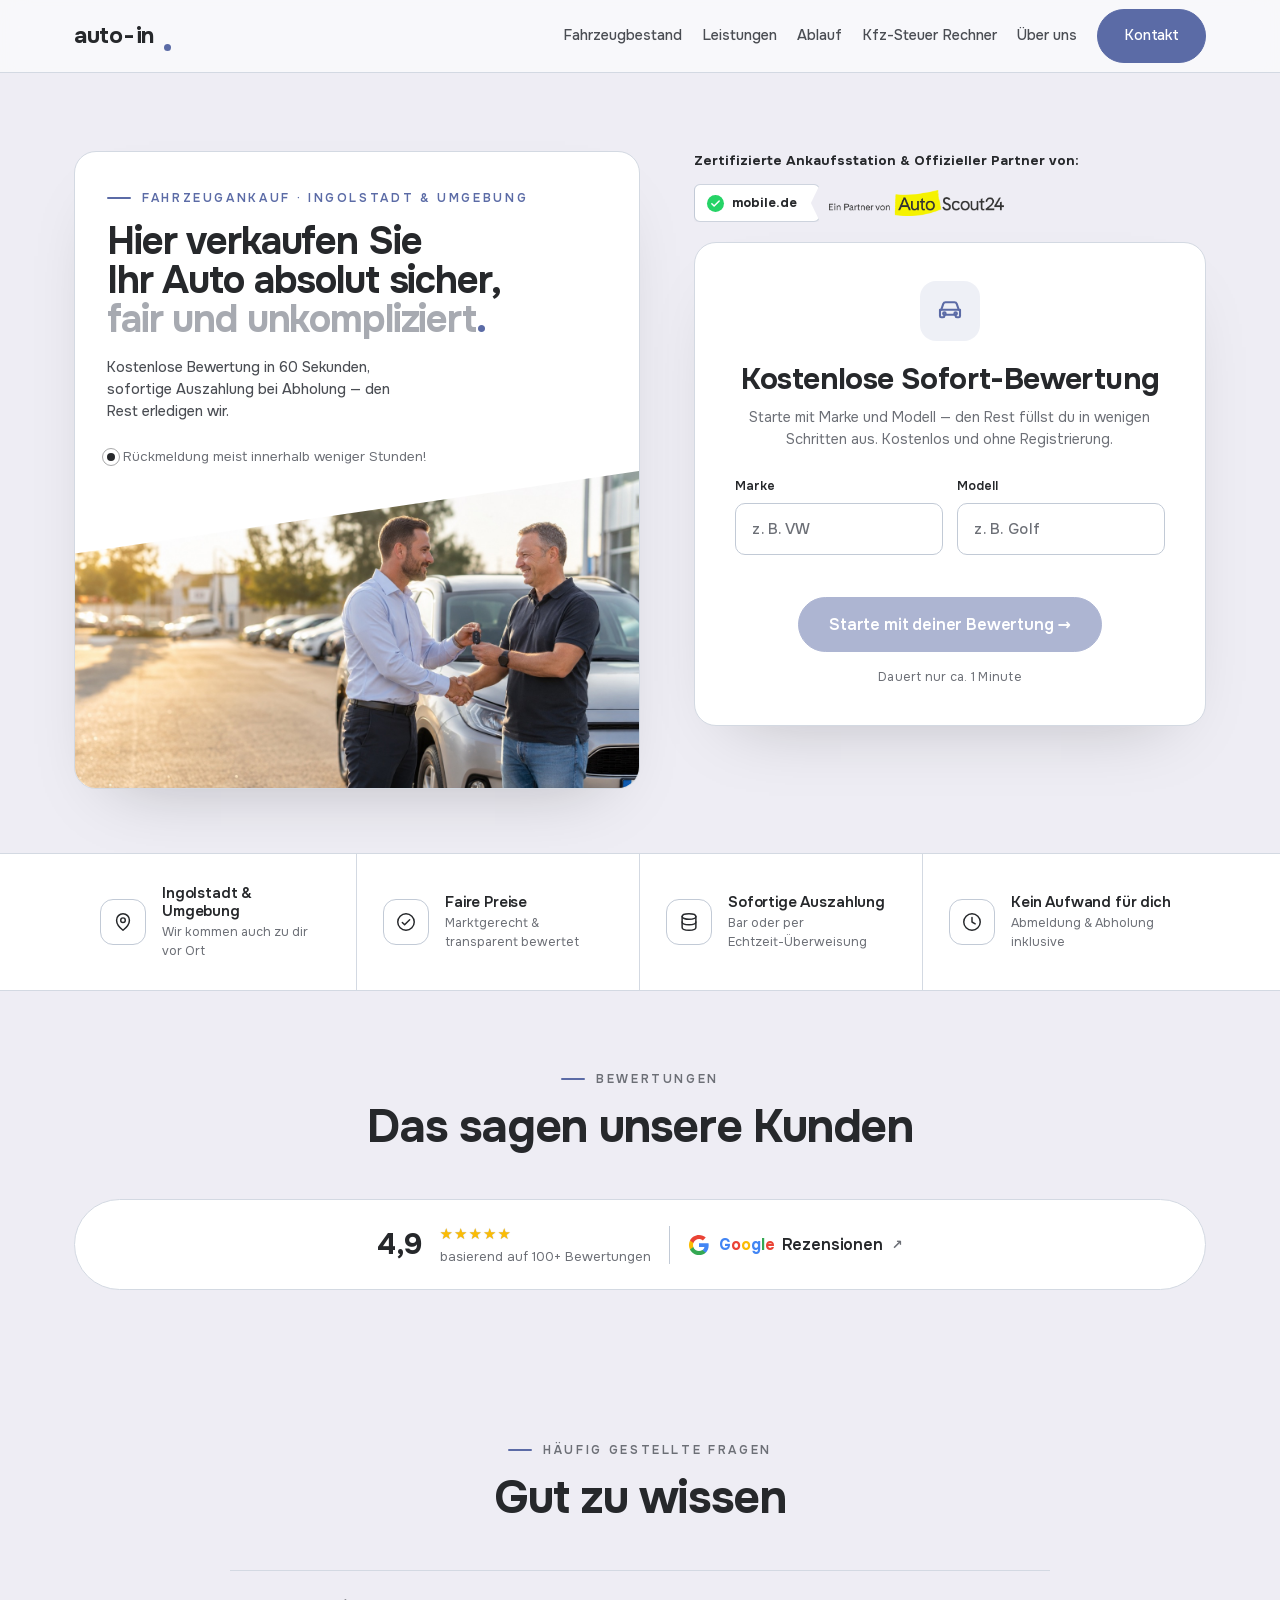
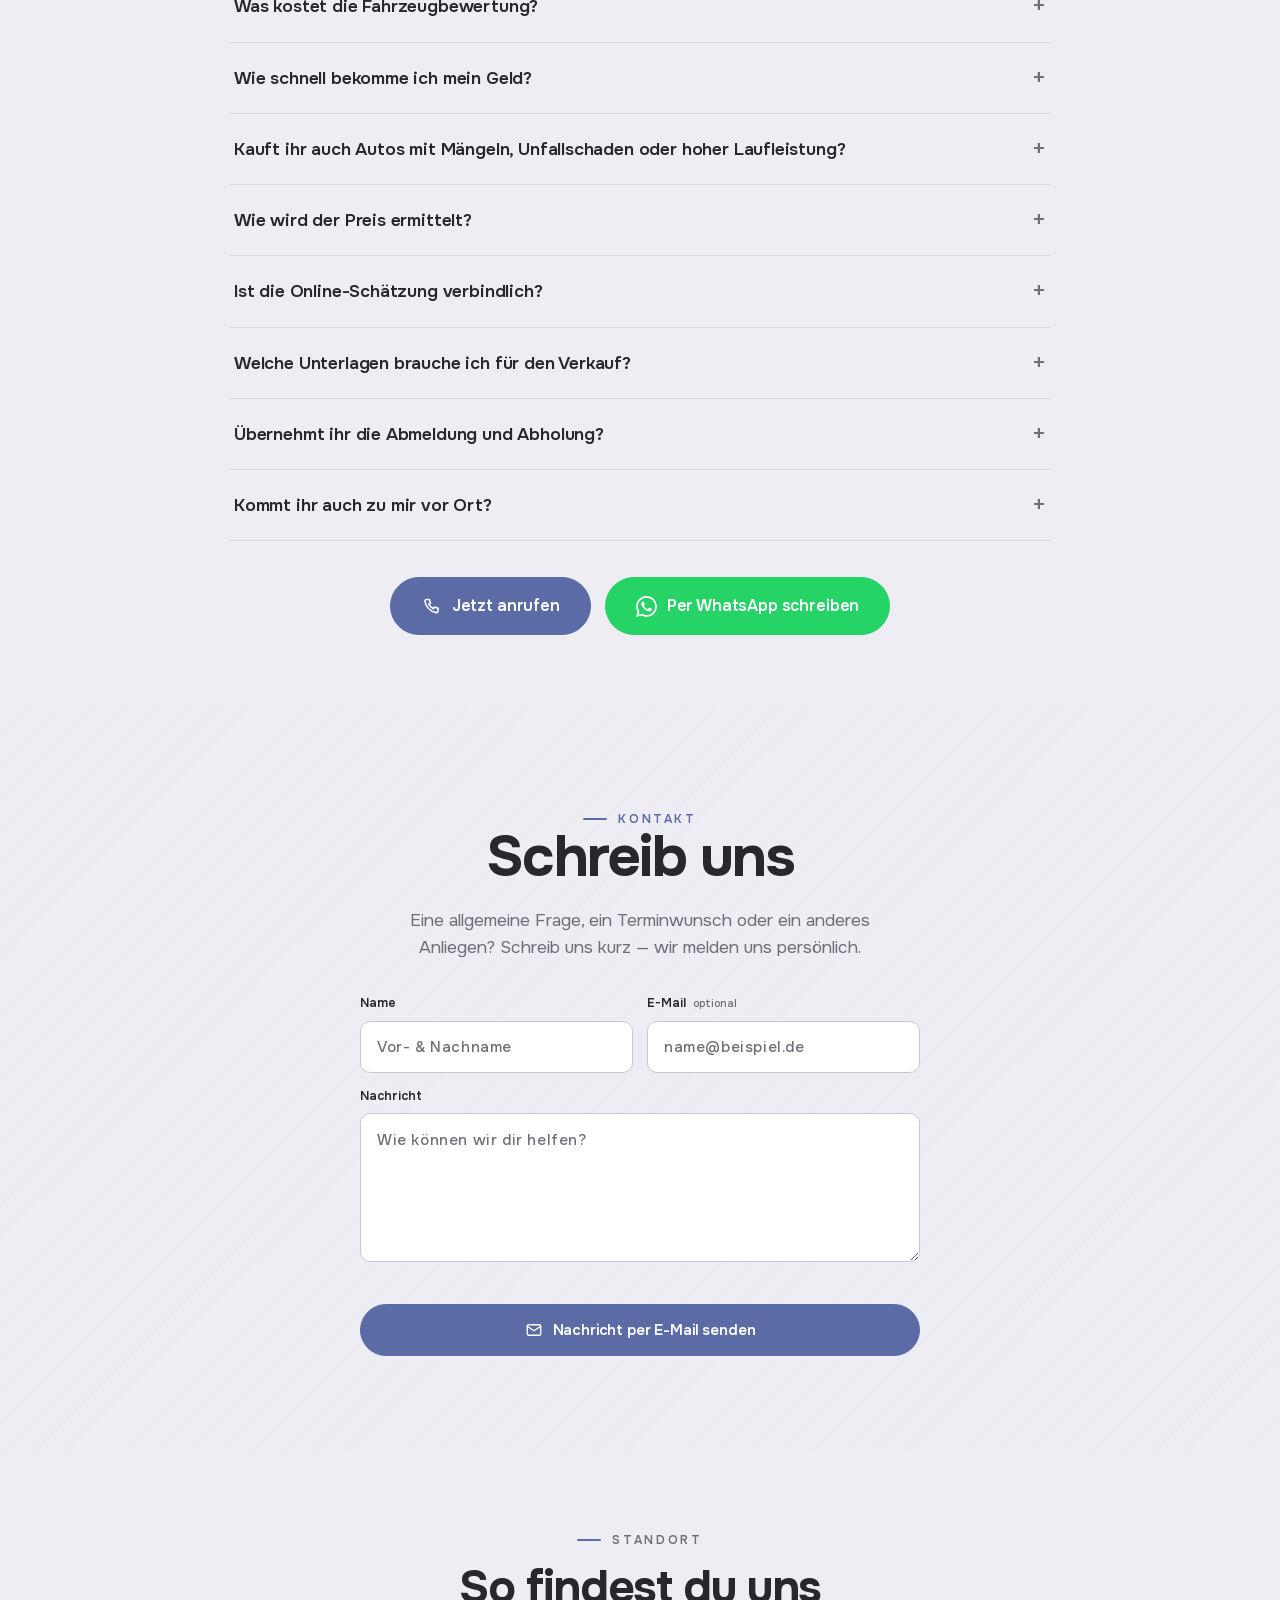
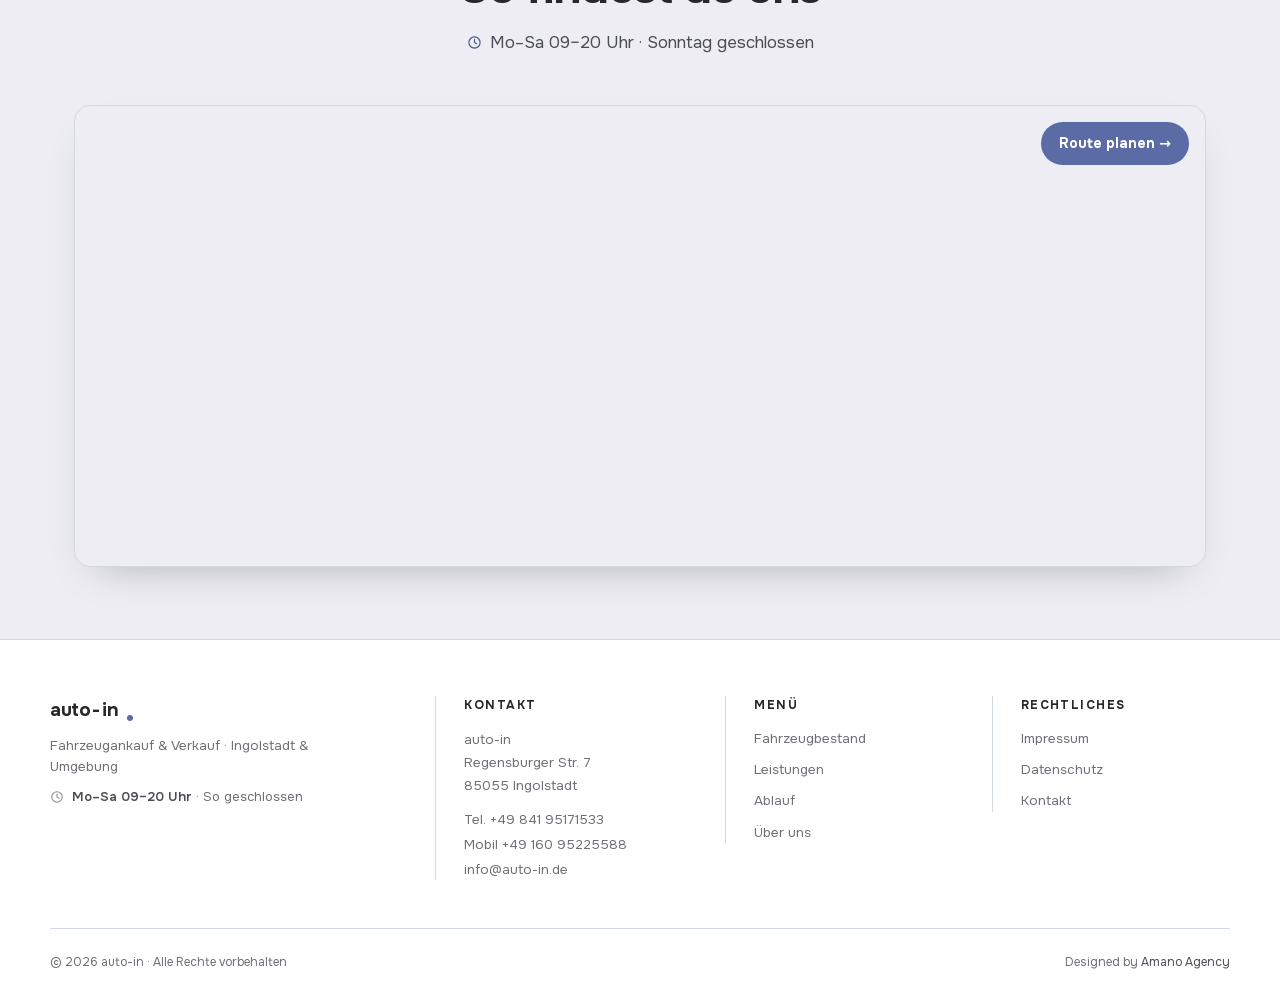
==== commit 13c11e7b: "Hero: diagonaler Uebergang bleibt stehen + Wizard scrollt nur noch bei Bedarf Die Schraege zwischen " ====
--- a/index.html
+++ b/index.html
@@ -55,6 +55,12 @@
       </div>
       <figure class="hero-photo">
         <img src="assets/hero-uebergabe.jpg" alt="Fahrzeugübergabe per Handschlag bei auto-in in Ingolstadt" loading="lazy">
+        <!-- Diagonaler Übergang Textbox → Foto. Bewusst als gezeichnete weiße
+             Fläche über dem Bild (nicht als clip-path): so bleibt die Schräge
+             in jedem Wizard-Schritt stehen. Winkel = Punkt "0,26" anpassen. -->
+        <svg class="hero-photo-cut" viewBox="0 0 100 100" preserveAspectRatio="none" aria-hidden="true" focusable="false">
+          <polygon points="0,0 100,0 0,26" fill="#ffffff"/>
+        </svg>
       </figure>
     </div>
 
--- a/css/styles.css
+++ b/css/styles.css
@@ -196,9 +196,13 @@
   .hero-panel h1{font-size:clamp(25px,3.3vw,38px);margin-top:16px}
   .hero-panel .lede{margin-top:18px;font-size:clamp(14.5px,1.1vw,16px)}
   .hero-panel .hero-actions{margin-top:24px}
-  .hero-panel .hero-photo{margin:0}
-  .hero-panel .hero-photo img{display:block;width:100%;height:auto;aspect-ratio:16/9;object-fit:cover;object-position:center 42%;
-    clip-path:polygon(0 26%,100% 0,100% 100%,0 100%)}
+  .hero-panel .hero-photo{margin:0;position:relative}
+  .hero-panel .hero-photo img{display:block;width:100%;height:auto;aspect-ratio:16/9;object-fit:cover;object-position:center 42%}
+  /* Diagonale zwischen Textbox und Foto: liegt als weiße Fläche über dem Bild.
+     Früher per clip-path am Bild — das hat der Browser beim Umschalten der
+     Wizard-Schritte zeitweise verworfen, die Kante wurde wieder gerade. */
+  .hero-photo-cut{position:absolute;top:0;left:0;width:100%;height:100%;display:block;pointer-events:none}
+  .hero-photo-cut polygon{fill:var(--white)}
   .pulse{width:8px;height:8px;border-radius:50%;background:var(--ink);position:relative}
   .pulse::after{content:"";position:absolute;inset:-5px;border-radius:50%;border:1.5px solid var(--ink);opacity:.4;animation:pulse 2.2s var(--ease) infinite}
   @keyframes pulse{0%{transform:scale(.6);opacity:.5}100%{transform:scale(1.5);opacity:0}}
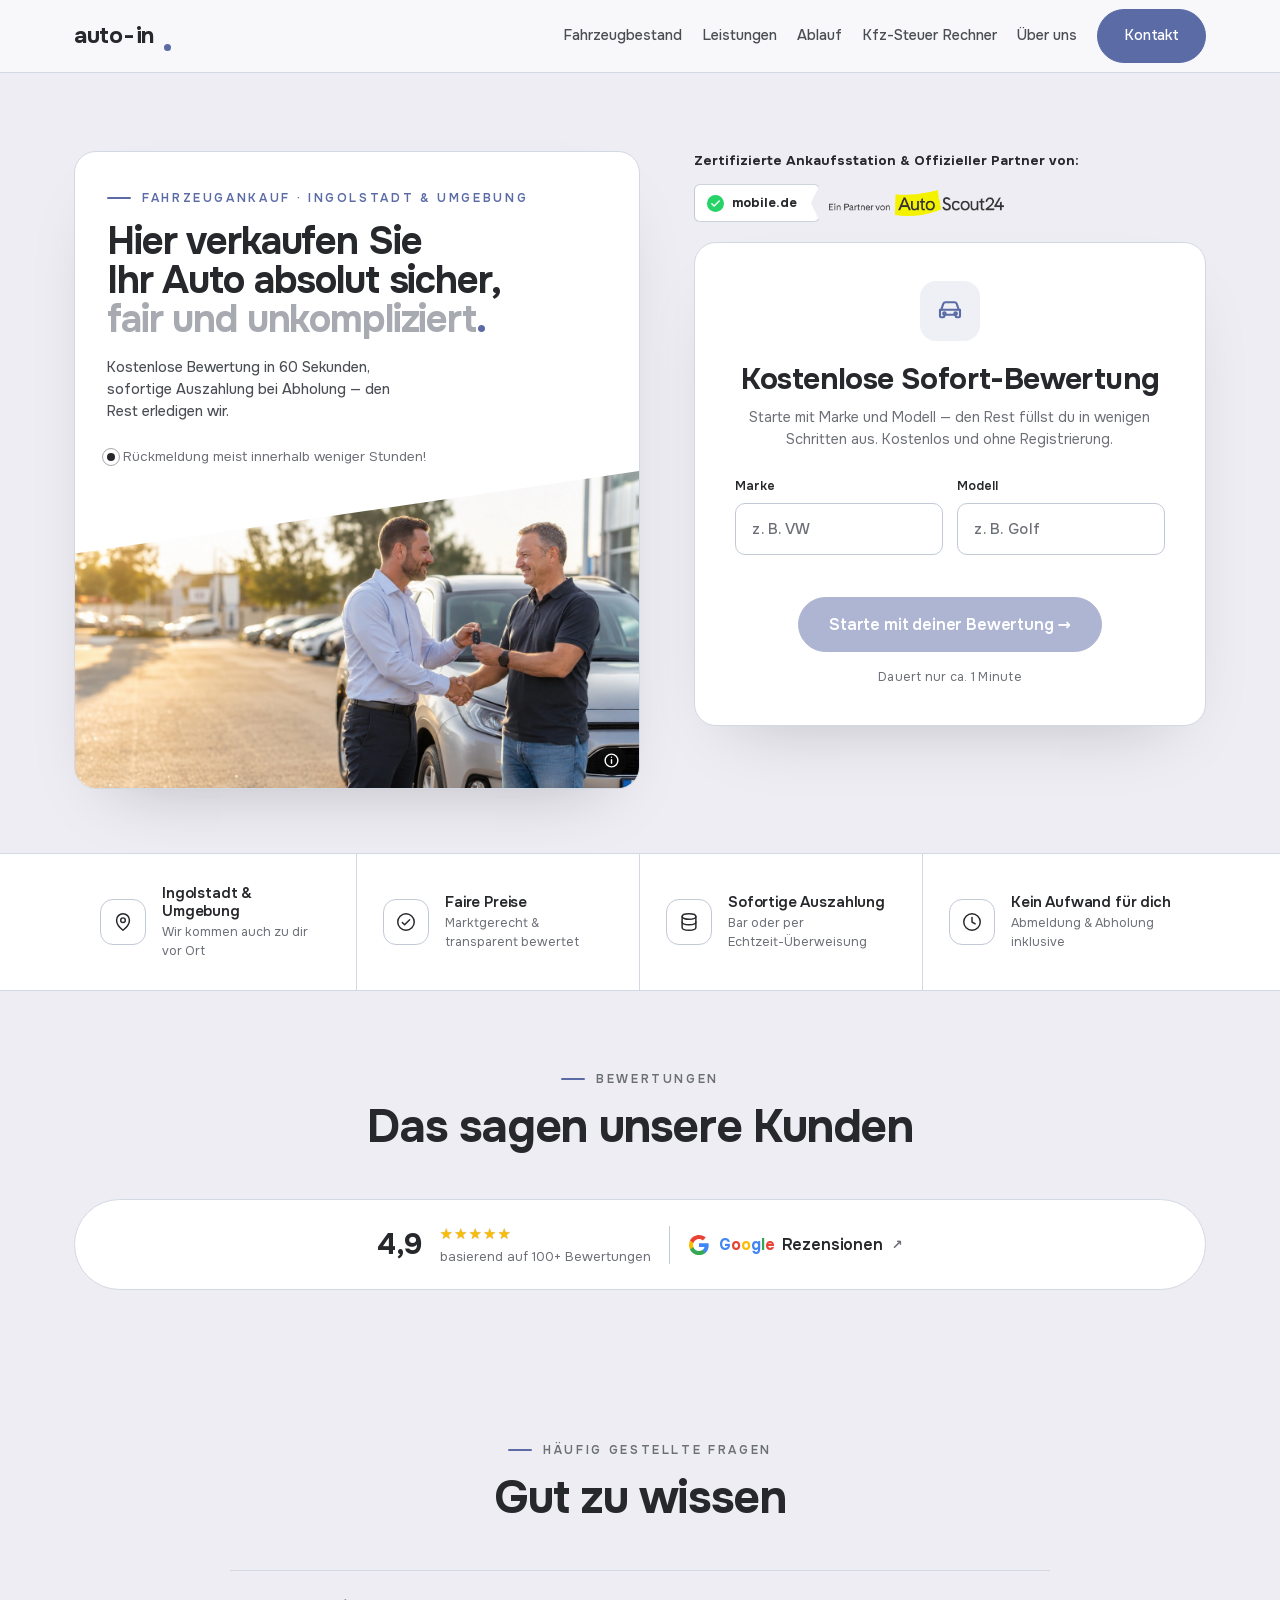
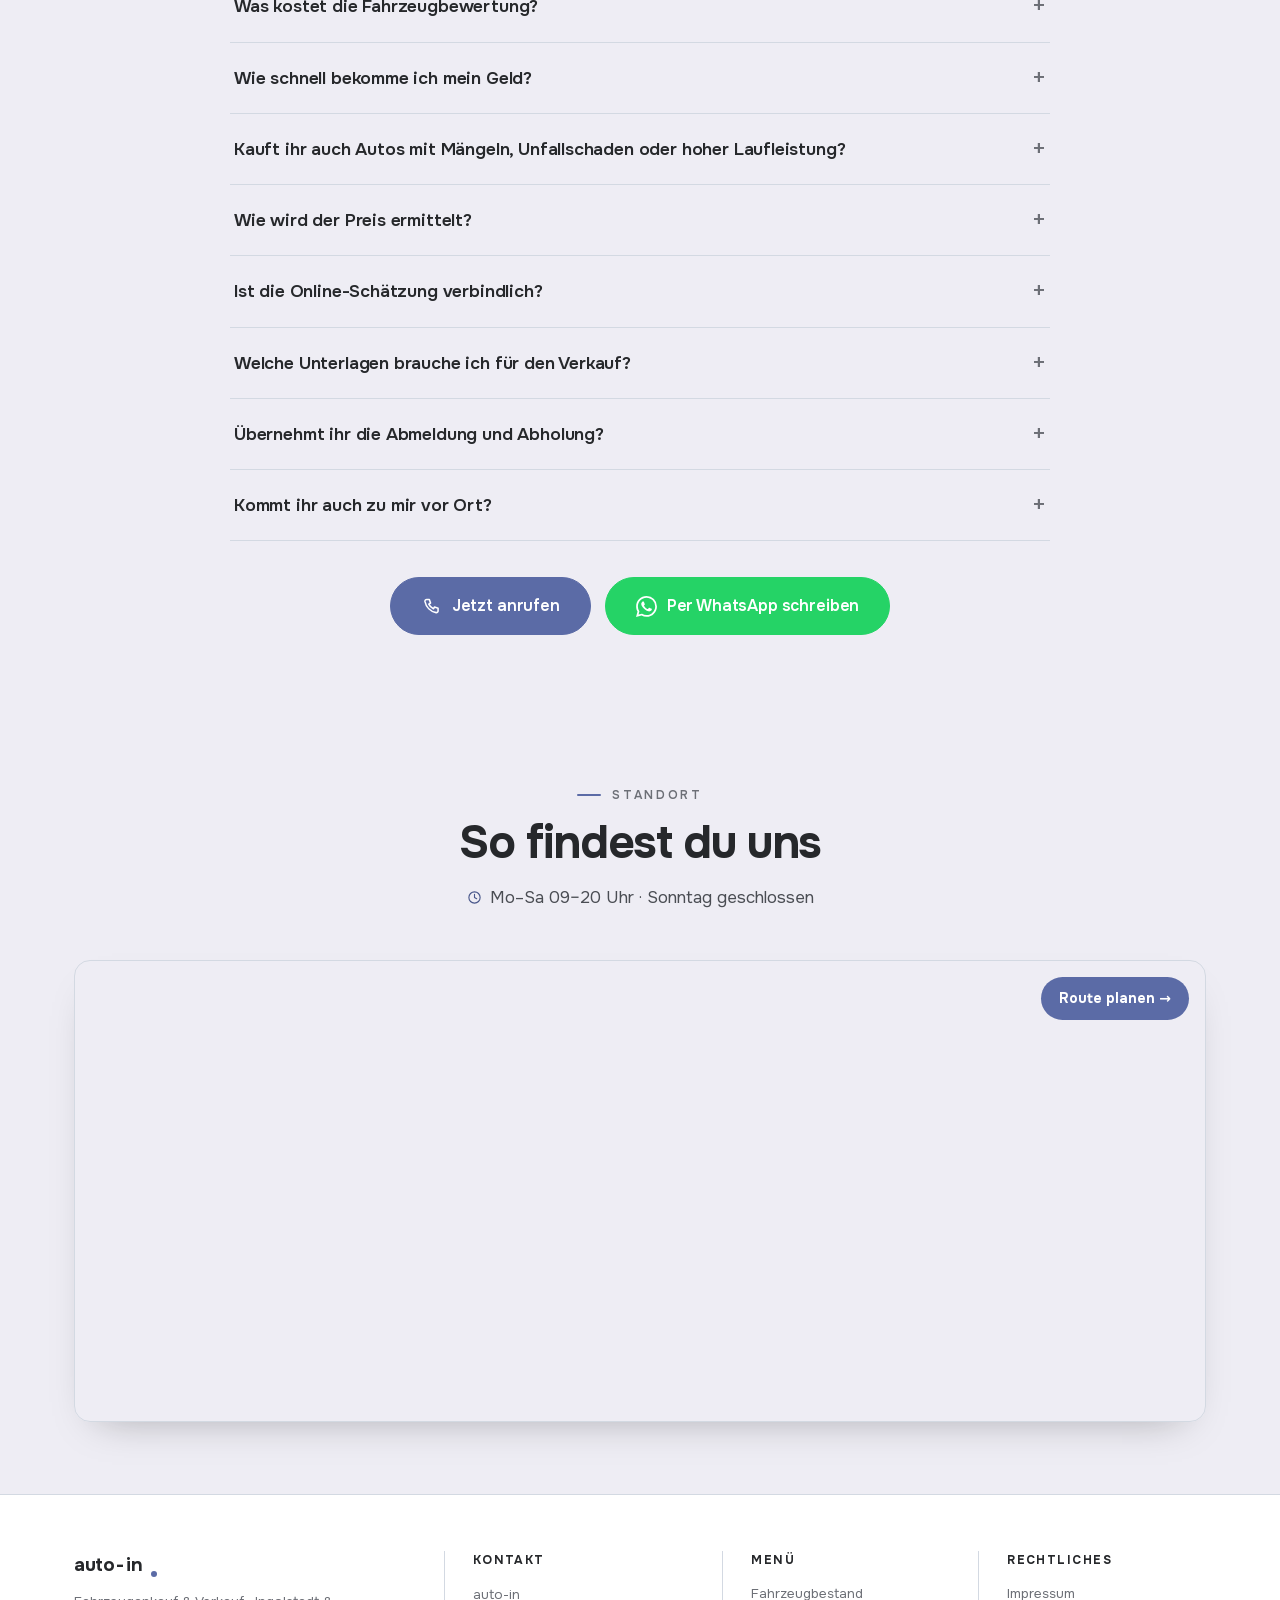
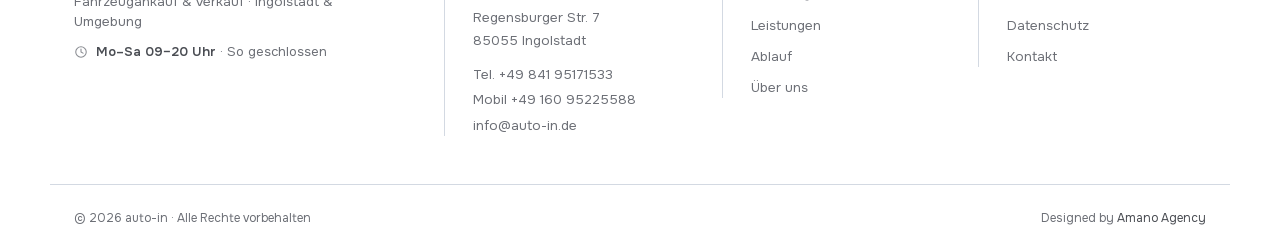
==== commit e7d1d029: "Hero-Bild: Info-Icon mit Hinweis 'KI-generiert' (EU AI Act) Co-Authored-By: Claude Opus 5.5 <noreply" ====
--- a/index.html
+++ b/index.html
@@ -61,6 +61,11 @@
         <svg class="hero-photo-cut" viewBox="0 0 100 100" preserveAspectRatio="none" aria-hidden="true" focusable="false">
           <polygon points="0,0 100,0 0,26" fill="#ffffff"/>
         </svg>
+        <!-- KI-Kennzeichnung (EU AI Act, Art. 50) -->
+        <button type="button" class="ai-badge" aria-label="Hinweis: Bild KI-generiert">
+          <svg viewBox="0 0 24 24" fill="none" stroke="currentColor" stroke-width="2" stroke-linecap="round" aria-hidden="true"><circle cx="12" cy="12" r="9"></circle><path d="M12 11v5"></path><path d="M12 7.5h.01"></path></svg>
+          <span class="ai-badge-tip" role="tooltip">KI-generiert</span>
+        </button>
       </figure>
     </div>
 
@@ -480,7 +485,7 @@
         <svg viewBox="0 0 24 24" fill="none" stroke="currentColor" stroke-width="1.8" stroke-linecap="round" stroke-linejoin="round" aria-hidden="true"><path d="M6.5 4h3l1.4 4-2 1.3a11 11 0 0 0 5.3 5.3l1.3-2 4 1.4v3a2 2 0 0 1-2.2 2A16 16 0 0 1 4.5 6.2 2 2 0 0 1 6.5 4z"></path></svg>
         Jetzt anrufen
       </a>
-      <a class="fcta-btn fcta-wa" href="https://wa.me/4916095225588?text=Hallo%20auto-in%2C%20ich%20interessiere%20mich%20f%C3%BCr%20den%20Verkauf%20meines%20Fahrzeugs." target="_blank" rel="noopener">
+      <a class="fcta-btn fcta-wa" href="https://wa.me/4984195171533?text=Hallo%20auto-in%2C%20ich%20interessiere%20mich%20f%C3%BCr%20den%20Verkauf%20meines%20Fahrzeugs." target="_blank" rel="noopener">
         <svg viewBox="0 0 24 24" fill="currentColor" aria-hidden="true"><path d="M17.472 14.382c-.297-.149-1.758-.867-2.03-.967-.273-.099-.471-.148-.67.15-.197.297-.767.966-.94 1.164-.173.199-.347.223-.644.075-.297-.15-1.255-.463-2.39-1.475-.883-.788-1.48-1.761-1.653-2.059-.173-.297-.018-.458.13-.606.134-.133.298-.347.446-.52.149-.174.198-.298.298-.497.099-.198.05-.371-.025-.52-.075-.149-.669-1.612-.916-2.207-.242-.579-.487-.5-.669-.51-.173-.008-.371-.01-.57-.01-.198 0-.52.074-.792.372-.272.297-1.04 1.016-1.04 2.479 0 1.462 1.065 2.875 1.213 3.074.149.198 2.096 3.2 5.077 4.487.71.306 1.263.489 1.694.625.712.227 1.36.195 1.872.118.571-.085 1.758-.719 2.006-1.413.248-.694.248-1.289.173-1.413-.074-.124-.272-.198-.57-.347m-5.421 7.403h-.004a9.87 9.87 0 01-5.031-1.378l-.361-.214-3.741.982.998-3.648-.235-.374a9.86 9.86 0 01-1.51-5.26c.001-5.45 4.436-9.884 9.888-9.884 2.64 0 5.122 1.03 6.988 2.898a9.825 9.825 0 012.893 6.994c-.003 5.45-4.437 9.884-9.885 9.884m8.413-18.297A11.815 11.815 0 0012.05 0C5.495 0 .16 5.335.157 11.892c0 2.096.547 4.142 1.588 5.945L.057 24l6.305-1.654a11.882 11.882 0 005.683 1.448h.005c6.554 0 11.89-5.335 11.893-11.893a11.821 11.821 0 00-3.48-8.413z"></path></svg>
         Per WhatsApp schreiben
       </a>
--- a/css/styles.css
+++ b/css/styles.css
@@ -203,6 +203,17 @@
      Wizard-Schritte zeitweise verworfen, die Kante wurde wieder gerade. */
   .hero-photo-cut{position:absolute;top:0;left:0;width:100%;height:100%;display:block;pointer-events:none}
   .hero-photo-cut polygon{fill:var(--white)}
+  /* KI-Kennzeichnung auf dem Hero-Bild (EU AI Act) */
+  .ai-badge{position:absolute;right:12px;bottom:12px;z-index:2;width:30px;height:30px;padding:0;border:none;border-radius:50%;
+    display:flex;align-items:center;justify-content:center;cursor:help;
+    background:rgba(11,11,12,.55);color:#fff;backdrop-filter:blur(6px);transition:background .2s var(--ease)}
+  .ai-badge svg{width:17px;height:17px}
+  .ai-badge:hover,.ai-badge:focus-visible{background:rgba(11,11,12,.8)}
+  .ai-badge:focus-visible{outline:2px solid var(--accent);outline-offset:2px}
+  .ai-badge-tip{position:absolute;right:0;bottom:calc(100% + 8px);white-space:nowrap;
+    background:rgba(11,11,12,.9);color:#fff;font-size:12px;font-weight:600;line-height:1;padding:7px 10px;border-radius:6px;
+    opacity:0;transform:translateY(4px);pointer-events:none;transition:opacity .2s var(--ease),transform .2s var(--ease)}
+  .ai-badge:hover .ai-badge-tip,.ai-badge:focus .ai-badge-tip{opacity:1;transform:none}
   .pulse{width:8px;height:8px;border-radius:50%;background:var(--ink);position:relative}
   .pulse::after{content:"";position:absolute;inset:-5px;border-radius:50%;border:1.5px solid var(--ink);opacity:.4;animation:pulse 2.2s var(--ease) infinite}
   @keyframes pulse{0%{transform:scale(.6);opacity:.5}100%{transform:scale(1.5);opacity:0}}
@@ -486,6 +497,9 @@
   a.gword:hover .gext{transform:translate(2px,-2px)}
 
   /* ---------- Final CTA ---------- */
+  /* Kontakt-Sektion nur sichtbar, wenn per #kontakt angesprungen */
+  #kontakt:not(:target){display:none}
+  #kontakt{scroll-margin-top:72px} /* Hoehe des Sticky-Headers */
   .final{background:var(--paper);color:var(--ink);position:relative;overflow:hidden}
   .final::before{content:"";position:absolute;inset:0;opacity:.6;
     background:repeating-linear-gradient(135deg, rgba(11,11,12,.02) 0 1px, transparent 1px 22px);}
@@ -581,7 +595,7 @@
 
   /* ---------- Footer ---------- */
   footer{background:var(--white);color:var(--slate);border-top:1px solid var(--line)}
-  .foot{padding:56px 0 0;display:grid;grid-template-columns:1.5fr 1.1fr 1fr 1fr;gap:36px 28px;align-items:start}
+  .foot{padding-top:56px;padding-bottom:0;display:grid;grid-template-columns:1.5fr 1.1fr 1fr 1fr;gap:36px 28px;align-items:start}
   .foot .fb{font-family:var(--font-display);font-weight:700;font-size:19px;color:var(--ink);letter-spacing:-.02em;display:flex;align-items:center;gap:2px}
   .foot .fb .dash{color:var(--ink)}
   .foot .fb .dot{width:6px;height:6px;border-radius:50%;background:var(--accent);margin-left:7px;margin-bottom:3px;align-self:flex-end}
@@ -597,7 +611,7 @@
   .foot-col a:first-of-type{margin-top:0}
   .foot-contact a:hover,.foot-col a:hover{color:var(--ink)}
   .foot-contact,.foot-col{border-left:1px solid var(--line);padding-left:28px}
-  .foot-bottom{margin-top:48px;padding:24px 0;border-top:1px solid var(--line);display:flex;justify-content:space-between;align-items:center;gap:14px;flex-wrap:wrap}
+  .foot-bottom{margin-top:48px;padding-top:24px;padding-bottom:24px;border-top:1px solid var(--line);display:flex;justify-content:space-between;align-items:center;gap:14px;flex-wrap:wrap}
   .foot-legal{font-size:12px;color:var(--slate)}
   .foot-legal a{color:var(--steel);transition:color .2s var(--ease)}
   .foot-legal a:hover{color:var(--ink)}
@@ -874,7 +888,8 @@
     .foot{grid-template-columns:1fr 1fr;gap:28px 24px}
     .foot-brand{grid-column:1/-1}
     .foot-contact,.foot-col{border-left:none;padding-left:0;border-top:1px solid var(--line);padding-top:24px}
-    .foot-bottom{flex-direction:column;align-items:flex-start;gap:10px}
+    .foot{padding-top:40px}
+    .foot-bottom{flex-direction:column;align-items:flex-start;gap:10px;padding:20px 18px}
     .team-photo{max-width:100%;margin-top:22px}
     .team-photo img{width:100%;height:auto;max-height:72vh;object-fit:cover;object-position:center 38%}
     .legal .eyebrow{margin-bottom:16px}
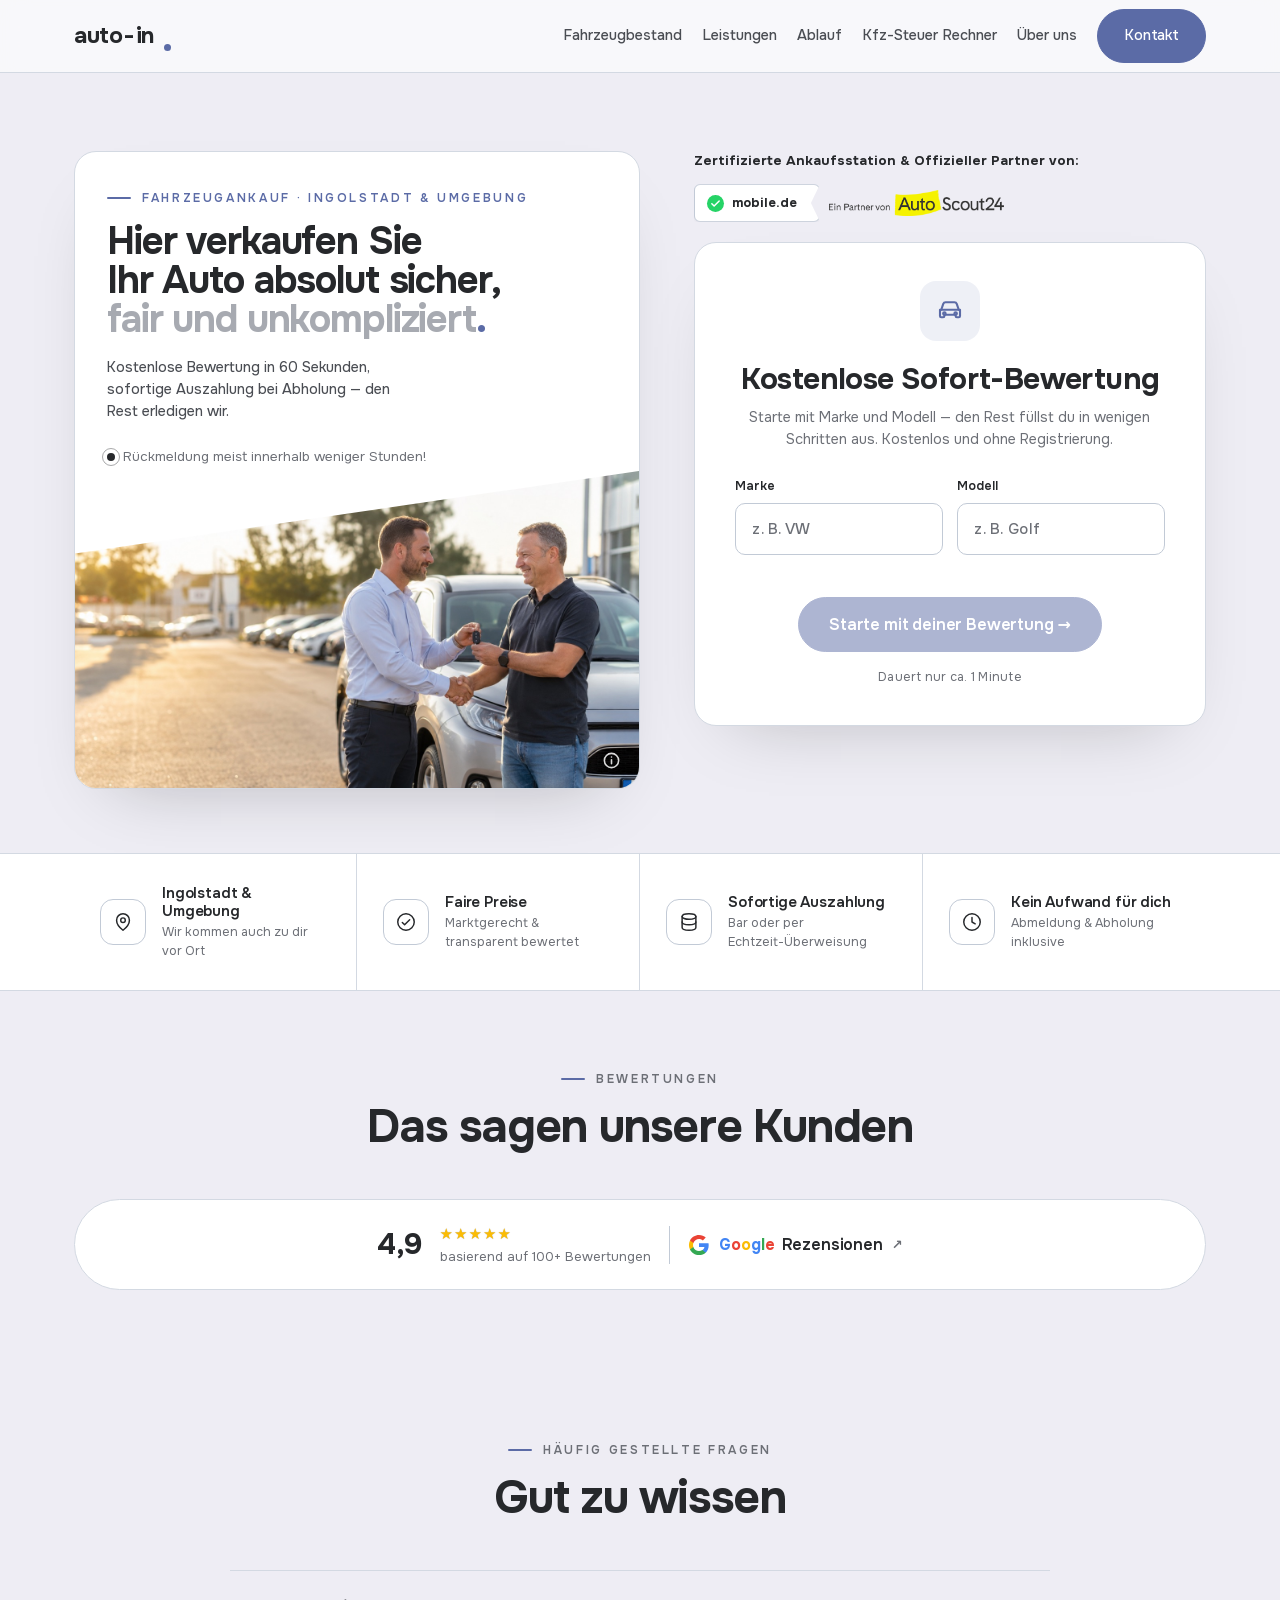
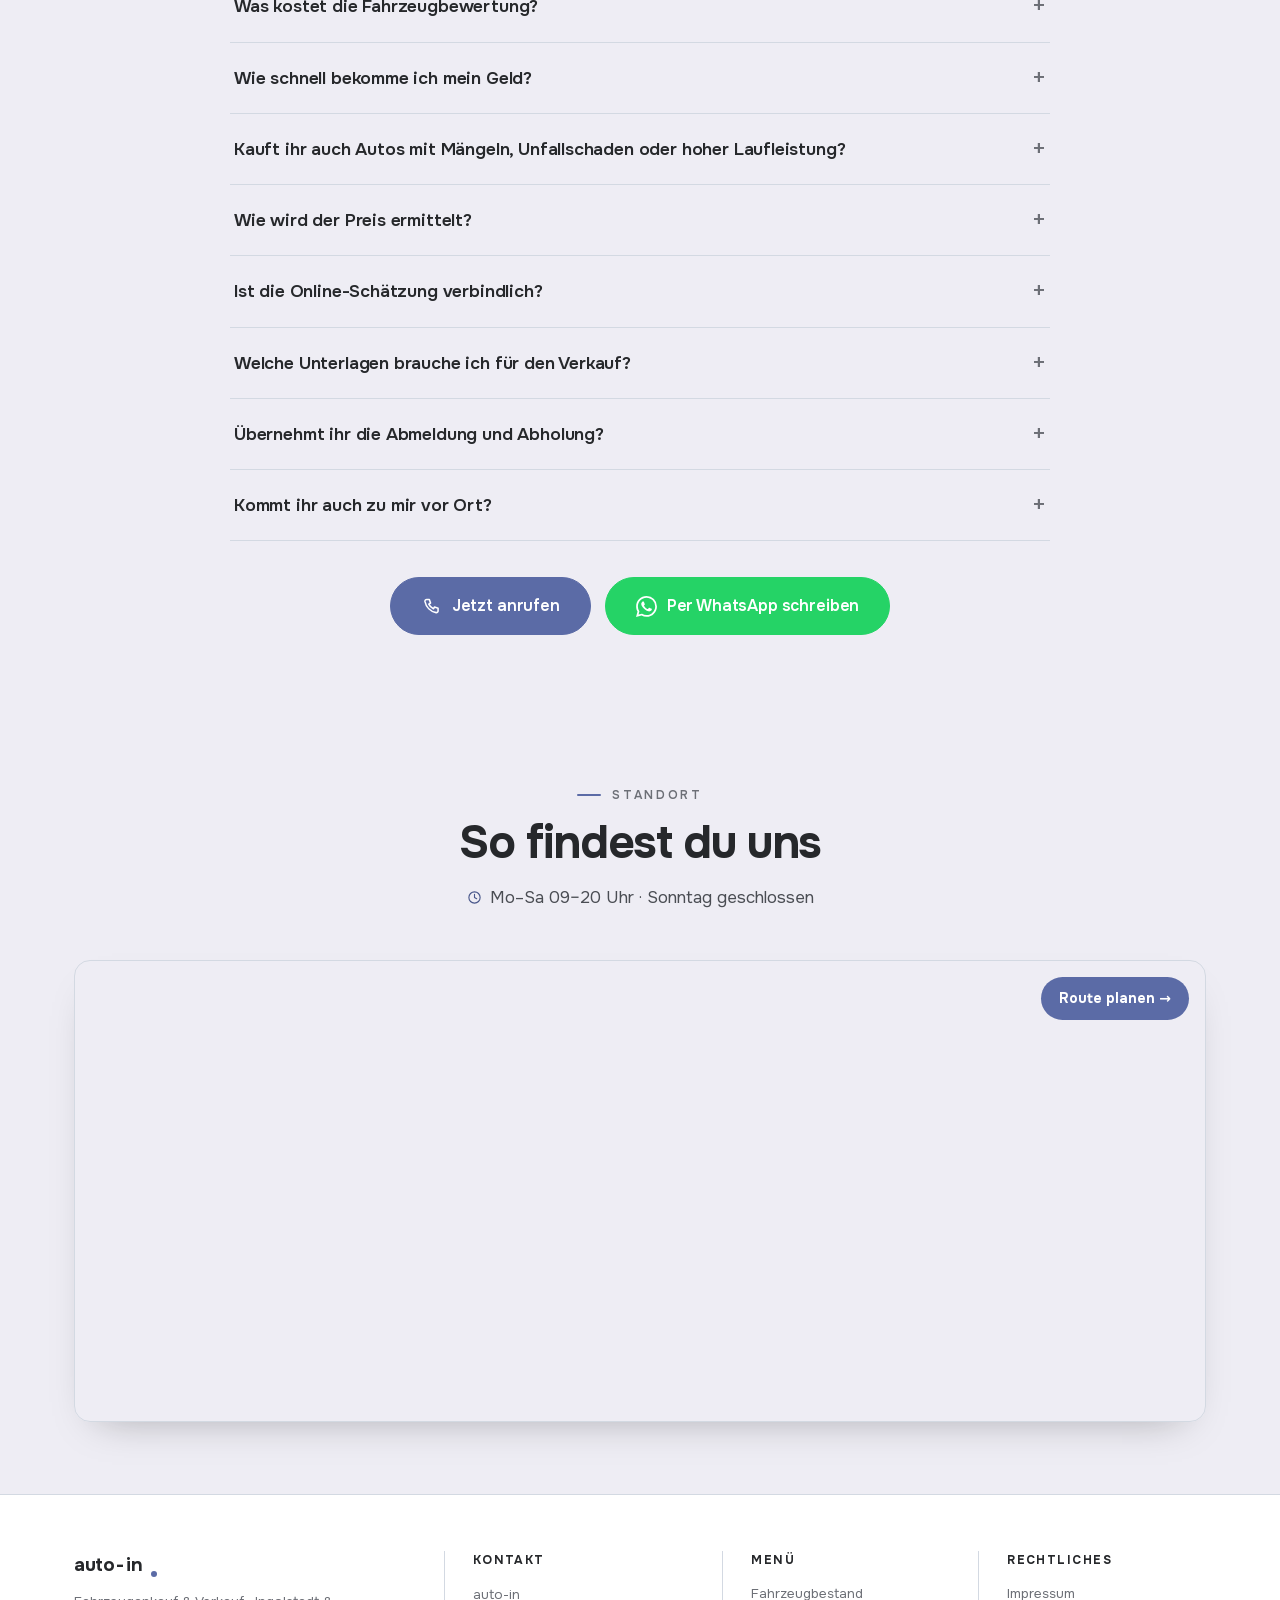
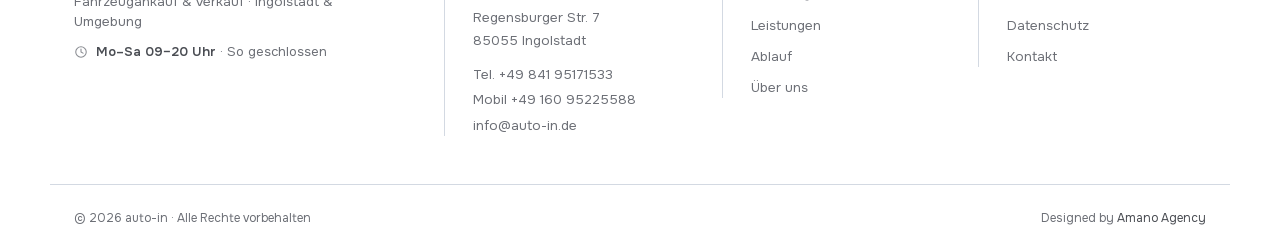
==== commit 8d6012ea: "Google Tag Manager (GTM-KH8R4TSZ) auf allen Seiten eingebunden Co-Authored-By: Claude Opus 5.5 <nore" ====
--- a/index.html
+++ b/index.html
@@ -2,6 +2,13 @@
 <html lang="de">
 <head>
 <meta charset="UTF-8">
+<!-- Google Tag Manager -->
+<script>(function(w,d,s,l,i){w[l]=w[l]||[];w[l].push({'gtm.start':
+new Date().getTime(),event:'gtm.js'});var f=d.getElementsByTagName(s)[0],
+j=d.createElement(s),dl=l!='dataLayer'?'&l='+l:'';j.async=true;j.src=
+'https://www.googletagmanager.com/gtm.js?id='+i+dl;f.parentNode.insertBefore(j,f);
+})(window,document,'script','dataLayer','GTM-KH8R4TSZ');</script>
+<!-- End Google Tag Manager -->
 <meta name="viewport" content="width=device-width, initial-scale=1.0">
 <title>auto-in — Fahrzeugankauf Ingolstadt</title>
 <meta name="description" content="auto-in kauft dein Auto in Ingolstadt &amp; Umgebung: faire Bewertung in 60 Sekunden, sofortige Auszahlung, Abmeldung &amp; Abholung inklusive.">
@@ -23,6 +30,10 @@
 <link rel="stylesheet" href="css/styles.css">
 </head>
 <body>
+<!-- Google Tag Manager (noscript) -->
+<noscript><iframe src="https://www.googletagmanager.com/ns.html?id=GTM-KH8R4TSZ"
+height="0" width="0" style="display:none;visibility:hidden"></iframe></noscript>
+<!-- End Google Tag Manager (noscript) -->
 
 <!-- ============ HEADER ============ -->
 <header>
--- a/css/styles.css
+++ b/css/styles.css
@@ -206,9 +206,9 @@
   /* KI-Kennzeichnung auf dem Hero-Bild (EU AI Act) */
   .ai-badge{position:absolute;right:12px;bottom:12px;z-index:2;width:30px;height:30px;padding:0;border:none;border-radius:50%;
     display:flex;align-items:center;justify-content:center;cursor:help;
-    background:rgba(11,11,12,.55);color:#fff;backdrop-filter:blur(6px);transition:background .2s var(--ease)}
-  .ai-badge svg{width:17px;height:17px}
-  .ai-badge:hover,.ai-badge:focus-visible{background:rgba(11,11,12,.8)}
+    background:transparent;color:#fff;opacity:.85;transition:opacity .2s var(--ease)}
+  .ai-badge svg{width:19px;height:19px;filter:drop-shadow(0 1px 2px rgba(0,0,0,.6))}
+  .ai-badge:hover,.ai-badge:focus-visible{opacity:1}
   .ai-badge:focus-visible{outline:2px solid var(--accent);outline-offset:2px}
   .ai-badge-tip{position:absolute;right:0;bottom:calc(100% + 8px);white-space:nowrap;
     background:rgba(11,11,12,.9);color:#fff;font-size:12px;font-weight:600;line-height:1;padding:7px 10px;border-radius:6px;
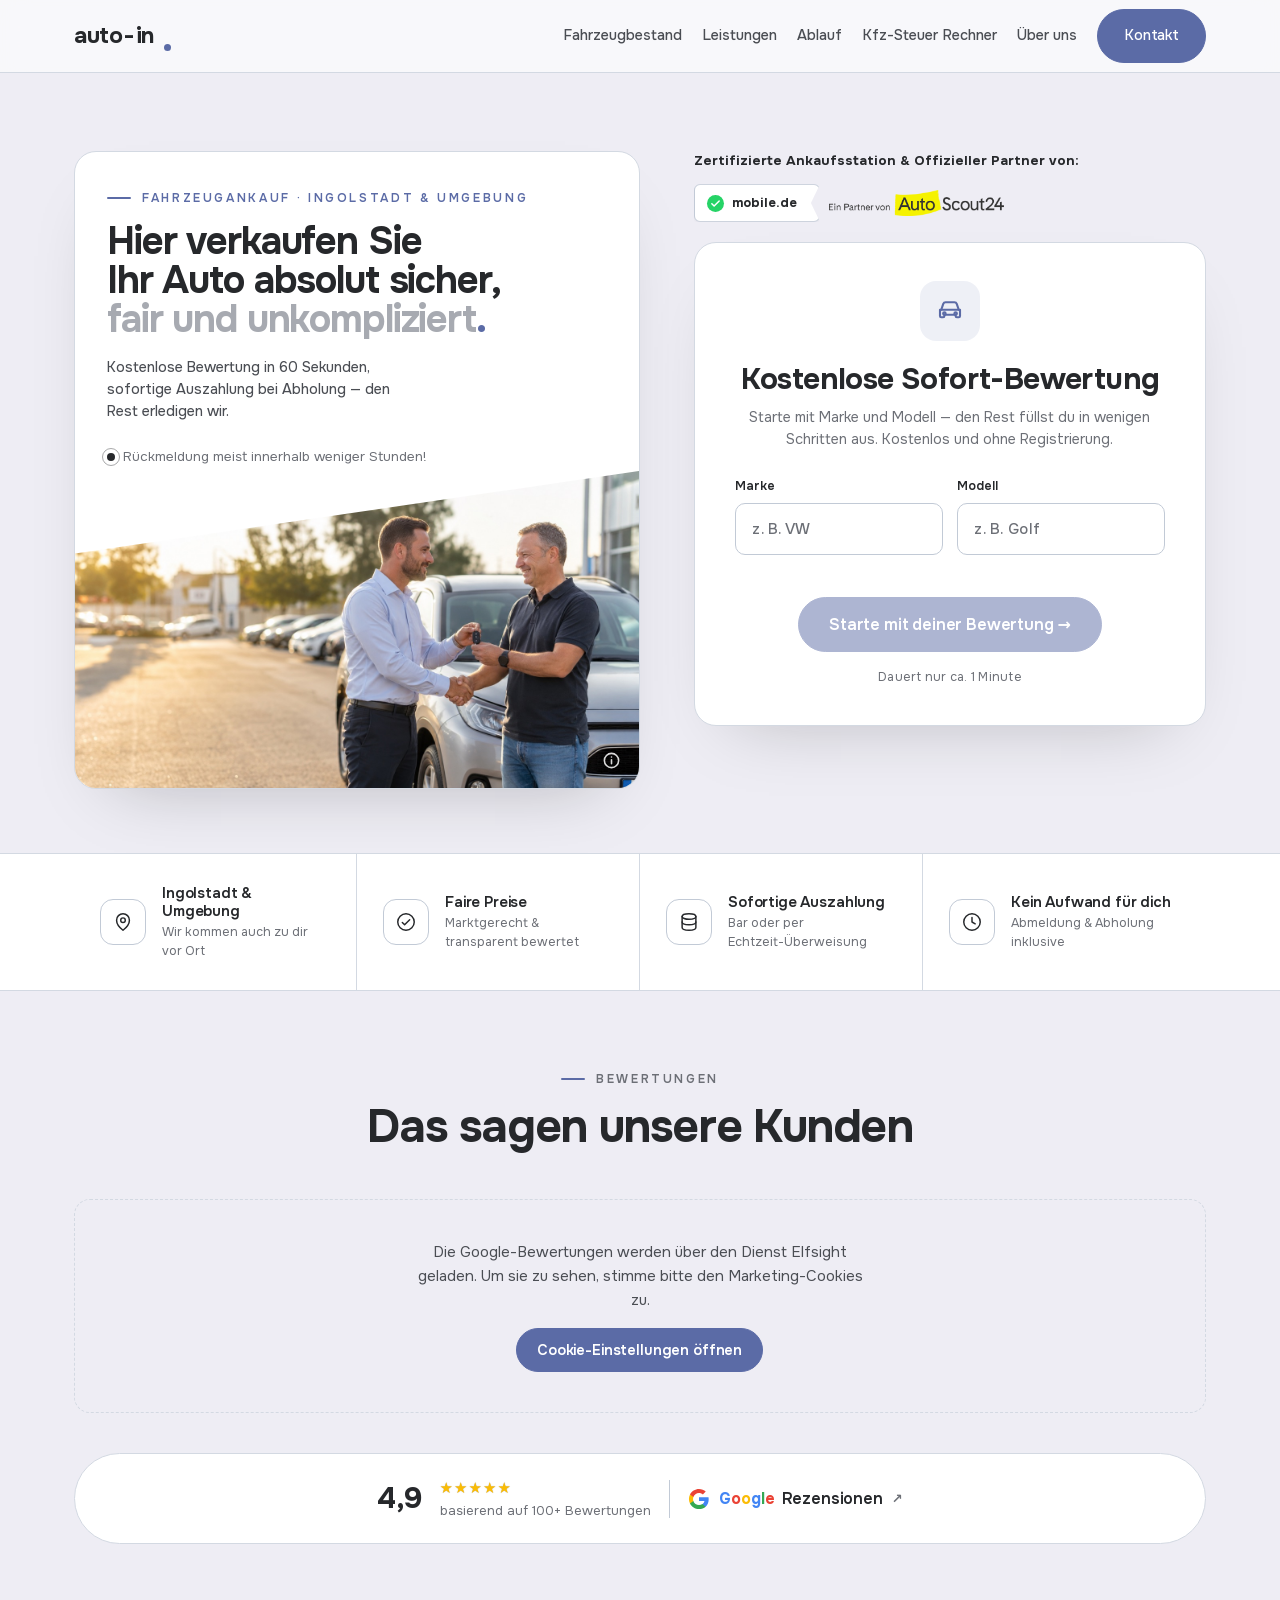
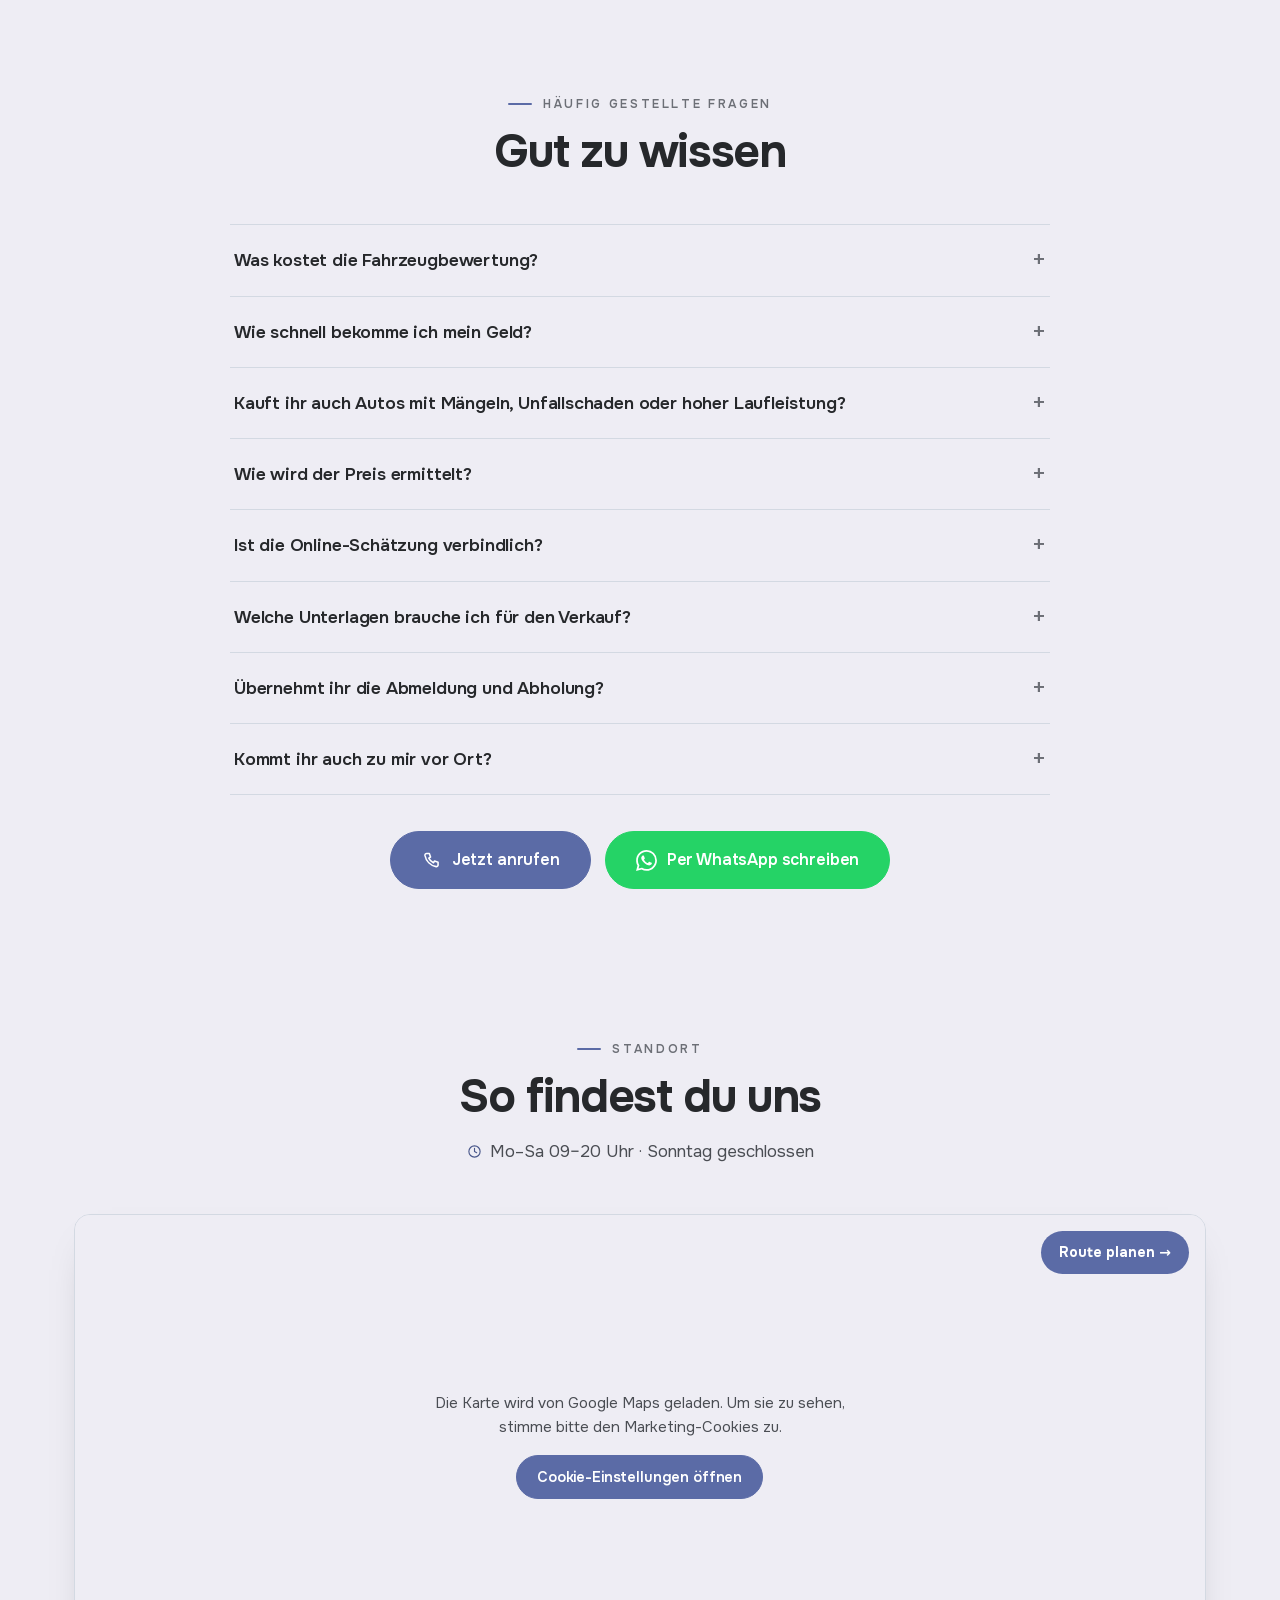
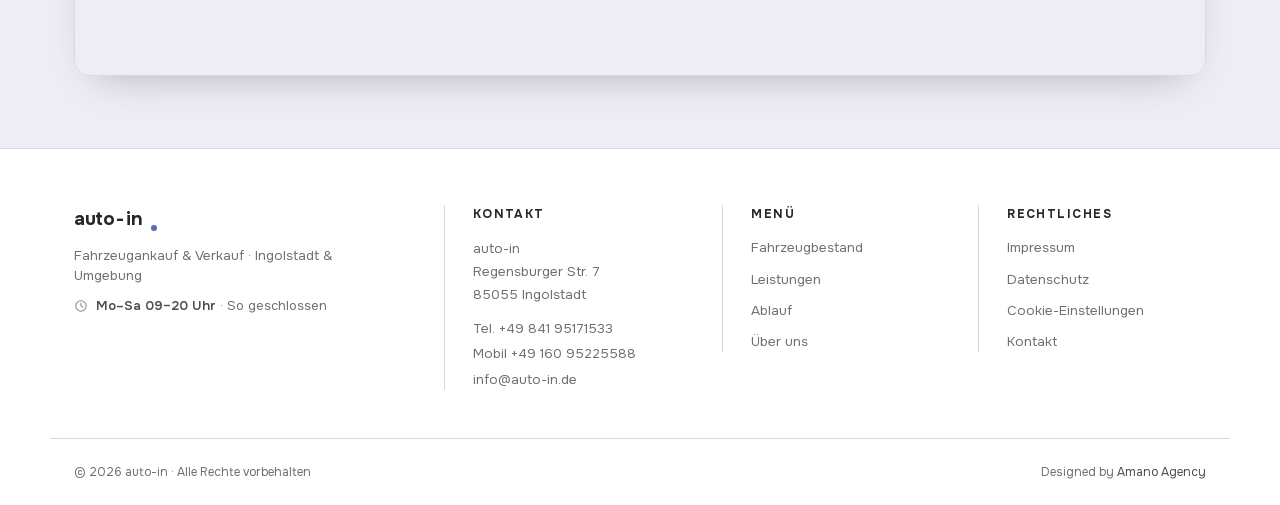
==== commit 9d00c749: "Consent: Platzhalter fuer Maps/Elfsight/mobile.de, Footer-Link Cookie-Einstellungen, Datenschutzerkl" ====
--- a/index.html
+++ b/index.html
@@ -2,8 +2,9 @@
 <html lang="de">
 <head>
 <meta charset="UTF-8">
+<script id="Cookiebot" src="https://consent.cookiebot.com/uc.js" data-cbid="3a8f2f6e-0bb7-48cb-b4e5-4815710e9fdd" data-blockingmode="auto" type="text/javascript"></script>
 <!-- Google Tag Manager -->
-<script>(function(w,d,s,l,i){w[l]=w[l]||[];w[l].push({'gtm.start':
+<script data-cookieconsent="ignore">(function(w,d,s,l,i){w[l]=w[l]||[];w[l].push({'gtm.start':
 new Date().getTime(),event:'gtm.js'});var f=d.getElementsByTagName(s)[0],
 j=d.createElement(s),dl=l!='dataLayer'?'&l='+l:'';j.async=true;j.src=
 'https://www.googletagmanager.com/gtm.js?id='+i+dl;f.parentNode.insertBefore(j,f);
@@ -430,7 +431,11 @@
 
   <div class="wrap">
     <!-- Elfsight Google Reviews | Untitled Google Reviews -->
-    <script src="https://elfsightcdn.com/platform.js" async></script>
+    <script type="text/plain" data-cookieconsent="marketing" src="https://elfsightcdn.com/platform.js" async></script>
+    <div class="consent-ph cookieconsent-optout-marketing">
+      <p>Die Google-Bewertungen werden über den Dienst Elfsight geladen. Um sie zu sehen, stimme bitte den Marketing-Cookies zu.</p>
+      <button type="button" class="btn consent-ph-btn" onclick="window.Cookiebot&&Cookiebot.renew()">Cookie-Einstellungen öffnen</button>
+    </div>
     <div class="elfsight-app-3a889901-b444-4adb-9c57-480a464fa8f4" data-elfsight-app-lazy></div>
   </div>
 
@@ -553,7 +558,11 @@
       </p>
     </div>
     <div class="map-card reveal">
-      <iframe class="map-frame" title="Standort von auto-in · Regensburger Str. 7, 85055 Ingolstadt" src="https://www.google.com/maps/embed?pb=!1m18!1m12!1m3!1d2629.806134063298!2d11.43571897752675!3d48.76649840716746!2m3!1f0!2f0!3f0!3m2!1i1024!2i768!4f13.1!3m3!1m2!1s0x479eff4a6dd6f7f5%3A0x28726b8ad124e06d!2sauto-in%20%7C%20KFZ%20Ankauf%20%26%20Verkauf!5e0!3m2!1sde!2sde!4v1783247364709!5m2!1sde!2sde" allowfullscreen loading="lazy" referrerpolicy="strict-origin-when-cross-origin"></iframe>
+      <div class="consent-ph cookieconsent-optout-marketing consent-ph-map">
+        <p>Die Karte wird von Google Maps geladen. Um sie zu sehen, stimme bitte den Marketing-Cookies zu.</p>
+        <button type="button" class="btn consent-ph-btn" onclick="window.Cookiebot&&Cookiebot.renew()">Cookie-Einstellungen öffnen</button>
+      </div>
+      <iframe class="map-frame" title="Standort von auto-in · Regensburger Str. 7, 85055 Ingolstadt" data-cookieconsent="marketing" data-cookieblock-src="https://www.google.com/maps/embed?pb=!1m18!1m12!1m3!1d2629.806134063298!2d11.43571897752675!3d48.76649840716746!2m3!1f0!2f0!3f0!3m2!1i1024!2i768!4f13.1!3m3!1m2!1s0x479eff4a6dd6f7f5%3A0x28726b8ad124e06d!2sauto-in%20%7C%20KFZ%20Ankauf%20%26%20Verkauf!5e0!3m2!1sde!2sde!4v1783247364709!5m2!1sde!2sde" allowfullscreen loading="lazy" referrerpolicy="strict-origin-when-cross-origin"></iframe>
       <div class="map-overlay">
         <a class="map-btn" href="https://www.google.com/maps/dir/?api=1&amp;destination=auto-in%20KFZ%20Ankauf%20%26%20Verkauf%2C%20Regensburger%20Str.%207%2C%2085055%20Ingolstadt" target="_blank" rel="noopener">Route planen →</a>
       </div>
@@ -586,6 +595,7 @@
       <div class="foot-h">Rechtliches</div>
       <a href="impressum.html">Impressum</a>
       <a href="datenschutz.html">Datenschutz</a>
+      <a href="#" onclick="window.Cookiebot&&Cookiebot.renew();return false;">Cookie-Einstellungen</a>
       <a href="#kontakt">Kontakt</a>
     </div>
   </div>
--- a/css/styles.css
+++ b/css/styles.css
@@ -548,6 +548,14 @@
   .map-card:hover{box-shadow:0 26px 50px -24px rgba(11,11,12,.45)}
   .map-card img{display:block;width:100%;height:clamp(280px,40vw,440px);object-fit:cover}
   .map-frame{display:block;width:100%;height:clamp(300px,42vw,460px);border:0}
+  /* Platzhalter fuer Inhalte, die Cookiebot bis zur Einwilligung blockiert */
+  iframe[data-cookieblock-src]:not([src]){display:none}
+  .consent-ph{display:flex;flex-direction:column;align-items:center;justify-content:center;gap:16px;text-align:center;
+    padding:40px 24px;background:var(--paper);border:1px dashed var(--line);border-radius:var(--r-md);color:var(--steel)}
+  .consent-ph p{max-width:46ch;font-size:15px;line-height:1.6}
+  .consent-ph-btn{font-size:14.5px;padding:12px 20px}
+  .consent-ph-map{min-height:clamp(300px,42vw,460px);border:none;border-radius:0}
+  .consent-ph-fzb{min-height:420px;border:none;border-radius:0}
 
   /* ---------- Fahrzeugbestand (mobile.de iFrame) ---------- */
   .fzb-wrap{max-width:1180px}
